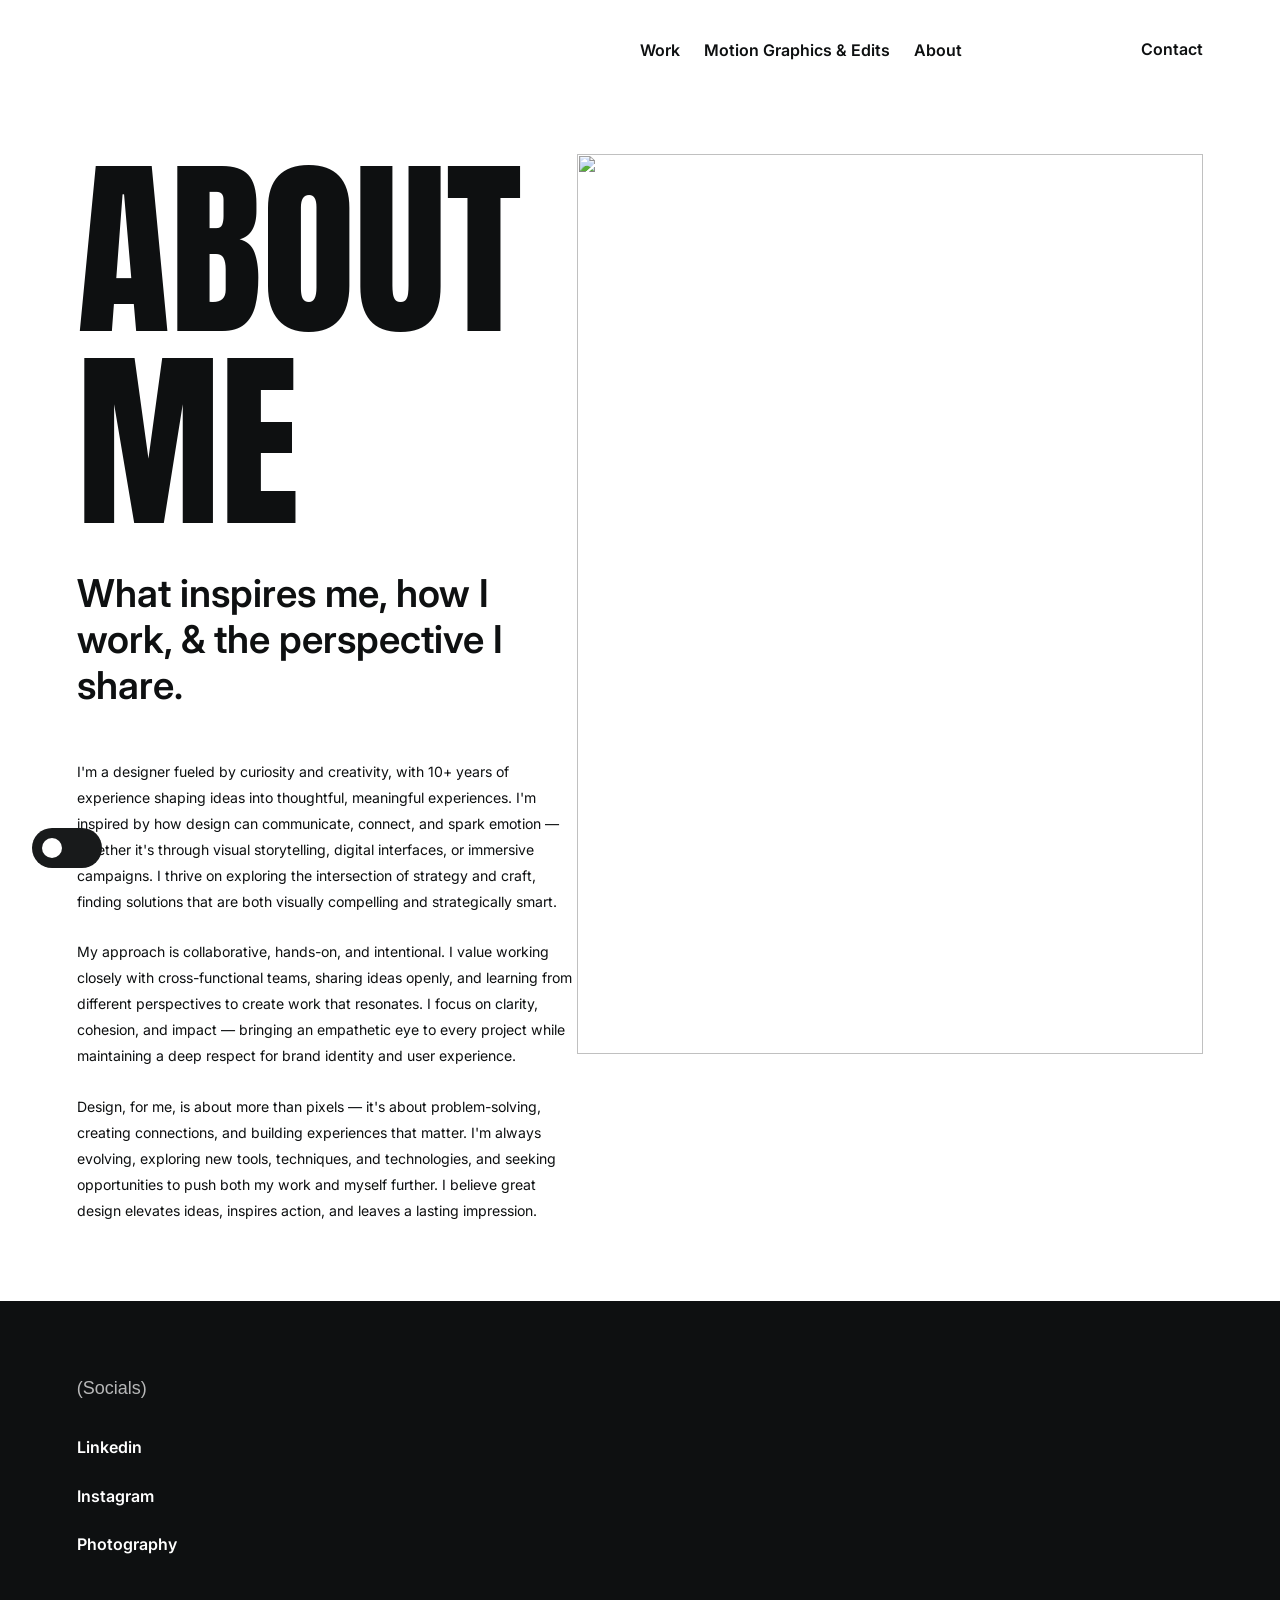
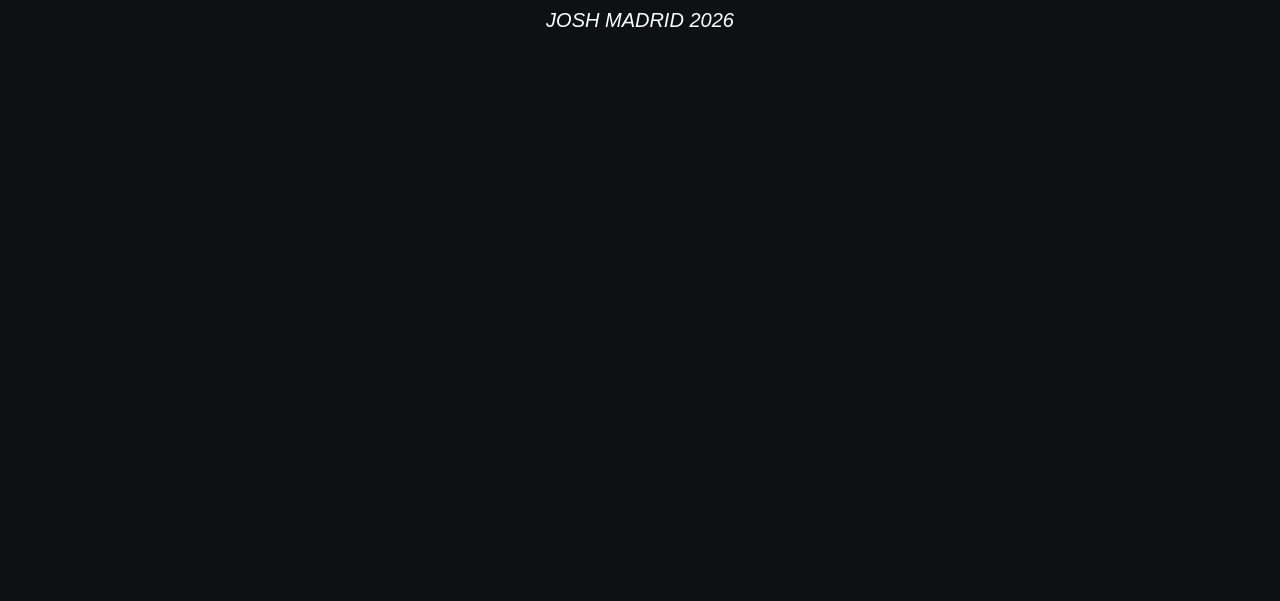
==== about/index.html @ 0eda37d1 "Initial portfolio upload" ====
<!DOCTYPE html>
<html lang="en"><head><meta charset="utf-8"><meta name="viewport" content="width=device-width, initial-scale=1"><title>Studio | Josh Madrid</title><link rel="shortcut icon" type="image/x-icon" href="https://cdn.prod.website-files.com/68599ae5116bfda9c17727ac/68a5e59200208ec4654ef8ec_32x32.png"><link href="https://fonts.googleapis.com/css2?family=Anton+SC:wght@400&family=Inconsolata:wght@400;700&family=Inter:wght@300;400;500;600;700&display=swap" rel="stylesheet"><link rel="stylesheet" href="../css/webflow.css"><style>*{-webkit-font-smoothing:antialiased;}</style></head>
<body class="body"><div class="page-wrapper">
  <header class="header-small"><header class="navbar-small"><div class="navbar-small-left"><a href="../index.html" class="navbar-logo w-inline-block"><img loading="eager" alt="" src="https://cdn.prod.website-files.com/68599ae5116bfda9c17727ac/6859c37a82b3db989e45ff12_Frame%201.svg" class="navbar-logo-image"></a></div><div class="navbar-small-right"><nav class="navbar-small-menu"><a href="../work/index.html" class="navbar-menu-item w-inline-block"><div>Work</div><div class="navbar-item-line"></div></a><a href="../motion-graphics/index.html" class="navbar-menu-item w-inline-block"><div>Motion Graphics &amp; Edits</div><div class="navbar-item-line"></div></a><a href="index.html" class="navbar-menu-item w-inline-block"><div>About</div><div class="navbar-item-line"></div></a></nav><a href="../contact/index.html" class="button-text w-inline-block"><div class="button-text-inner"><div>Contact</div><div class="button-text-line"></div></div></a></div></header></header>
  <div class="mobile-menu" id="mobile-menu"><div class="mobile-menu-wrapper"><nav class="mobile-menu-nav"><a href="../work/index.html" class="mobile-menu-nav-item w-inline-block"><div class="menu-nav-item-text">Work</div></a><a href="../motion-graphics/index.html" class="mobile-menu-nav-item w-inline-block"><div class="menu-nav-item-text">Motion Graphics</div></a><a href="index.html" class="mobile-menu-nav-item w-inline-block"><div class="menu-nav-item-text">About</div></a><a href="../contact/index.html" class="mobile-menu-nav-item w-inline-block"><div class="menu-nav-item-text">Contact</div></a></nav></div><button id="mobile-close" style="position:absolute;top:28px;right:28px;background:none;border:none;cursor:pointer;"><svg xmlns="http://www.w3.org/2000/svg" width="24" height="24" viewBox="0 0 24 24" fill="none" stroke="currentColor" stroke-width="2"><line x1="18" y1="6" x2="6" y2="18"></line><line x1="6" y1="6" x2="18" y2="18"></line></svg></button></div>

  <main class="main-wrapper">
    <!-- ABOUT HERO -->
    <div class="studio-hero-top" style="display:grid;grid-template-columns:.8fr 1fr;gap:0;align-items:start;">
      <div>
        <h1 style="font-family:var(--global--heading-font-family);font-size:15vw;font-weight:400;line-height:100%;text-transform:uppercase;margin-bottom:2rem;">about me</h1>
        <p style="font-size:3vw;font-weight:600;line-height:120%;max-width:600px;margin-bottom:4vw;">What inspires me, how I work, &amp; the perspective I share.</p>
        <div style="max-width:600px;">
          <p style="font-size:1.1vw;font-weight:400;line-height:185%;color:var(--global-colors--text-default);margin-bottom:1.5rem;">I'm a designer fueled by curiosity and creativity, with 10+ years of experience shaping ideas into thoughtful, meaningful experiences. I'm inspired by how design can communicate, connect, and spark emotion — whether it's through visual storytelling, digital interfaces, or immersive campaigns. I thrive on exploring the intersection of strategy and craft, finding solutions that are both visually compelling and strategically smart.</p>
          <p style="font-size:1.1vw;font-weight:400;line-height:185%;color:var(--global-colors--text-default);margin-bottom:1.5rem;">My approach is collaborative, hands-on, and intentional. I value working closely with cross-functional teams, sharing ideas openly, and learning from different perspectives to create work that resonates. I focus on clarity, cohesion, and impact — bringing an empathetic eye to every project while maintaining a deep respect for brand identity and user experience.</p>
          <p style="font-size:1.1vw;font-weight:400;line-height:185%;color:var(--global-colors--text-default);">Design, for me, is about more than pixels — it's about problem-solving, creating connections, and building experiences that matter. I'm always evolving, exploring new tools, techniques, and technologies, and seeking opportunities to push both my work and myself further. I believe great design elevates ideas, inspires action, and leaves a lasting impression.</p>
        </div>
      </div>
      <div style="position:sticky;top:0;height:100vh;overflow:hidden;">
        <img src="https://cdn.prod.website-files.com/68599ae5116bfda9c17727ac/68a5fe939f8212cf6fd34d4b_carl-heyerdahl-KE0nC8-58MQ-unsplash.jpg" alt="" style="width:100%;height:100%;object-fit:cover;display:block;">
      </div>
    </div>
  </main>

  <footer class="footer"><div class="footer-bottom"><div class="footer-nav"><div class="footer-column"><div style="font-family:var(--text-meta--font-family);font-size:18px;font-weight:500;line-height:130%;color:var(--global-colors--text-muted-inverse);">(Socials)</div><nav class="nav"><a href="https://www.linkedin.com/in/jmadridart/" target="_blank" rel="noopener" class="nav-item inverse w-inline-block"><div>Linkedin</div><div class="nav-item-line inverse"></div></a><a href="https://www.instagram.com/jmadridart/" target="_blank" rel="noopener" class="nav-item inverse w-inline-block"><div>Instagram</div><div class="nav-item-line inverse"></div></a><a href="https://jmadridphoto.mypixieset.com/" target="_blank" rel="noopener" class="nav-item inverse w-inline-block"><div>Photography</div><div class="nav-item-line inverse"></div></a></nav></div></div><div class="footer-bottom-grid"><div class="text-meta">JOSH MADRID 2026</div></div></div></footer>
  <div class="toggle-color"><div class="toggle-color-dot"></div></div>
  <div class="pageloader"><div class="overflow-hidden"><div class="pageloader-heading">JOSH MADRID PORTFOLIO</div></div></div>
</div>
<script src="../js/main.js"></script>
<style>
@media (max-width: 991px) {
  .studio-hero-top { display: flex !important; flex-direction: column !important; }
  .studio-hero-top > div:last-child { position: static !important; height: 75vw !important; }
  .studio-hero-top h1 { font-size: 20vw !important; }
  .studio-hero-top p:first-of-type { font-size: 3.5vw !important; }
  .studio-hero-top p { font-size: 2vw !important; }
}
@media (max-width: 767px) {
  .studio-hero-top p { font-size: 14px !important; }
  .studio-hero-top p:first-of-type { font-size: 1.5rem !important; }
}
</style>
</body></html>
---- css/webflow.css ----
/* ---- EXACT WEBFLOW CSS PORTED FROM joshmadrid.co ---- */
/* Fonts */
@import url('https://fonts.googleapis.com/css2?family=Anton+SC:wght@400&family=Inconsolata:wght@400;700&family=Inter:wght@300;400;500;600;700&display=swap');

@font-face {
  font-family: Gambetta;
  src: url("https://cdn.prod.website-files.com/68599ae5116bfda9c17727ac/68599ae5116bfda9c1772844_Gambetta-MediumItalic.woff") format("woff");
  font-weight: 500;
  font-style: italic;
  font-display: swap;
}

:root {
  --global--heading-font-family: "Anton SC", sans-serif;
  --global--body-font-family: Inter, sans-serif;
  --global--body-font-size: 18px;
  --global--border-width: 2px;
  --global-colors--body-background: #0e1011;
  --global-colors--background-default: white;
  --global-colors--background-muted: #f8f8f8;
  --global-colors--background-muted-2: #eee;
  --global-colors--background-primary: #0e1011;
  --global-colors--background-primary-muted: #181a1b;
  --global-colors--text-default: #0e1011;
  --global-colors--text-inverse: white;
  --global-colors--text-muted: #0e101199;
  --global-colors--text-muted-inverse: #ffffffb3;
  --global-colors--border-default: #e8eded;
  --global-colors--border-inverse: #262829;
  --global-colors--link: var(--global-colors--text-default);
  --global-colors--link-hover: var(--global-colors--text-muted);
  --text-meta--font-family: Gambetta, sans-serif;
  --text-meta--font-size: 20px;
  --text-meta--letter-spacing: 0px;
  --heading--h1-font-family: var(--global--heading-font-family);
  --heading--h2-font-family: var(--global--heading-font-family);
  --heading--h3-font-family: var(--global--heading-font-family);
  --heading--xlarge-font-family: var(--global--heading-font-family);
  --heading--small-font-family: var(--global--heading-font-family);
  --nav--font-family: var(--global--body-font-family);
  --nav--font-size: 1.25vw;
  --nav--letter-spacing: 0px;
  --nav-default--text-color: var(--global-colors--text-default);
  --nav-default--text-color-hover: var(--global-colors--text-default);
  --nav-default--border-color: var(--global-colors--background-primary);
  --nav-default-inverse--text-color: var(--global-colors--text-inverse);
  --nav-default-inverse--border-color: var(--global-colors--text-inverse);
  --nav--border-width: var(--global--border-width);
  --navbar-item--font-family: var(--global--body-font-family);
  --navbar-item--font-size: 1.25vw;
  --navbar-item--letter-spacing: 0px;
  --navbar-item-default--text-color: var(--global-colors--text-default);
  --navbar-item-default--text-color-hover: var(--global-colors--text-default);
  --navbar-item-default--border-color: var(--navbar-item-default--text-color);
  --navbar-item--border-width: var(--global--border-width);
  --button-text--font-family: var(--global--body-font-family);
  --button-text--font-size: 1.25vw;
  --button-text--letter-spacing: 0px;
  --button-text-default--text-color: var(--global-colors--text-default);
  --button-text-default--border-color: var(--button-text-default--text-color);
  --button-text-inverse--text-color: var(--global-colors--text-inverse);
  --button-text-inverse--border-color: var(--button-text-inverse--text-color);
}

*, *::before, *::after { box-sizing: border-box; }
html { height: 100%; }

body {
  margin: 0;
  color: #333;
  font-family: system-ui, sans-serif;
  font-size: 1rem;
  line-height: 1.5;
  background-color: #fff;
  -webkit-font-smoothing: antialiased;
  -moz-osx-font-smoothing: grayscale;
}

a { color: inherit; background-color: transparent; text-decoration: none; }
a:active, a:hover { outline: 0; }
img { border: 0; vertical-align: middle; max-width: 100%; display: inline-block; }
h1,h2,h3,h4,h5,h6 { margin: 0; padding: 0; font-weight: bold; }
p { margin: 0; }
ul, ol { margin: 0; padding-left: 1.25rem; }

/* Body / page wrapper */
.body {
  background-color: var(--global-colors--body-background);
  font-family: var(--global--body-font-family);
  color: var(--global-colors--text-default);
  font-size: var(--global--body-font-size);
  font-weight: 400;
  line-height: 160%;
}

.page-wrapper { position: relative; }

/* Typography */
h1 {
  font-family: var(--heading--h1-font-family);
  text-transform: uppercase;
  font-size: 4.5vw;
  font-weight: 400;
  line-height: 110%;
  margin: 0;
}
h2 {
  font-family: var(--heading--h2-font-family);
  text-transform: uppercase;
  font-size: 3.5vw;
  font-weight: 400;
  line-height: 110%;
  margin: 0;
}
h3 {
  font-family: var(--heading--h3-font-family);
  text-transform: uppercase;
  font-size: 2.25vw;
  font-weight: 400;
  line-height: 120%;
  margin: 0;
}

.heading-style-large { font-family: var(--global--heading-font-family); text-transform: uppercase; font-size: 12vw; font-weight: 400; line-height: 100%; }
.heading-style-h2 { font-family: var(--heading--h2-font-family); text-transform: uppercase; font-size: 6vw; font-weight: 400; line-height: 100%; }
.heading-style-small { font-family: var(--heading--small-font-family); text-transform: uppercase; font-size: 8vw; font-weight: 400; line-height: 100%; }
.heading-style-xxlarge { font-family: var(--heading--xlarge-font-family); text-transform: uppercase; font-size: 14vw; font-weight: 400; line-height: 100%; }
.heading-alt-h2 { font-size: 3vw; font-weight: 600; line-height: 120%; }
.heading-alt-h3 { font-family: var(--global--body-font-family); text-transform: none; font-size: 2.5vw; font-weight: 600; line-height: 120%; }
.heading-alt-h4 { font-family: var(--global--body-font-family); text-transform: none; font-size: 2vw; font-weight: 600; line-height: 120%; }
.heading-alt-h5 { font-family: var(--global--body-font-family); text-transform: none; font-size: 1.75vw; font-weight: 600; line-height: 140%; }
.heading-alt-small { font-family: var(--global--body-font-family); text-transform: none; font-size: 5vw; font-weight: 600; line-height: 110%; }

.text-meta {
  font-family: var(--text-meta--font-family);
  font-size: var(--text-meta--font-size);
  letter-spacing: var(--text-meta--letter-spacing);
  font-style: italic;
  font-weight: 500;
  line-height: 130%;
}
.text-color-muted {
  color: var(--global-colors--text-muted);
  padding-top: 12px;
  padding-bottom: 35px;
  text-decoration: none;
}
.text-color-muted-inverse { color: var(--global-colors--text-muted-inverse); }

/* Overflow/layout */
.overflow-hidden { overflow: hidden; }
.w-inline-block { max-width: 100%; display: inline-block; }

/* HEADER - large screen (tablet+ uses show-tablet) */
.header {
  z-index: 1000;
  background-color: var(--global-colors--background-default);
  position: fixed;
  inset: 0% 0% auto;
}
.show-tablet { display: none; }

/* NAVBAR (large) */
.navbar {
  z-index: 2;
  display: grid;
  grid-template-columns: 1fr auto 1fr;
  align-items: center;
  justify-content: space-between;
  padding: 2rem 6vw 1.5rem;
  gap: 1rem;
}
.navbar-logo, .navbar-logo.w--current { display: flex; }
.navbar-logo-image { height: 36px; }
.navbar-left { display: flex; align-items: center; gap: 3rem; position: relative; }
.navbar-right { display: flex; align-items: center; justify-content: flex-end; gap: 1.5rem; }
.navbar-menu { display: flex; align-items: center; gap: 3rem; }
.navbar-menu-item {
  font-family: var(--navbar-item--font-family);
  color: var(--navbar-item-default--text-color);
  font-size: var(--navbar-item--font-size);
  letter-spacing: var(--navbar-item--letter-spacing);
  font-weight: 600;
  line-height: 100%;
  text-decoration: none;
  position: relative;
}
.navbar-menu-item:hover { color: var(--navbar-item-default--text-color-hover); }
.navbar-item-line {
  width: 0;
  height: var(--navbar-item--border-width);
  background-color: var(--navbar-item-default--border-color);
  margin-right: 4px;
  position: absolute;
  bottom: -2px;
  left: 0;
  transition: width 0.3s;
}
.navbar-menu-item:hover .navbar-item-line { width: 100%; }

/* HEADER SMALL (used on inner pages — absolute positioned) */
.header-small {
  z-index: 101;
  position: absolute;
  inset: 0% 0% auto;
}
.navbar-small {
  z-index: 2;
  display: grid;
  grid-template-columns: .8fr 1fr;
  align-items: center;
  justify-content: space-between;
  padding: 2rem 6vw 1.5rem 4vw;
  gap: 0;
}
.navbar-small-left { display: flex; align-items: center; gap: 3rem; position: relative; }
.navbar-small-right { display: flex; align-items: center; justify-content: space-between; padding-left: 6vw; gap: 1rem; }
.navbar-small-menu { display: flex; align-items: center; gap: 1.5rem; }

/* BUTTON TEXT (Contact link) */
.button-text {
  font-family: var(--button-text--font-family);
  color: var(--button-text-default--text-color);
  font-size: var(--button-text--font-size);
  letter-spacing: var(--button-text--letter-spacing);
  font-weight: 600;
  line-height: 120%;
  text-decoration: none;
  display: inline-block;
  position: relative;
}
.button-text-inner { display: flex; align-items: center; gap: 8px; overflow: hidden; }
.button-text-line {
  width: 100%;
  height: var(--button-text--border-width);
  background-color: var(--button-text-default--border-color);
  position: absolute;
  bottom: -2px;
  transform: scaleX(0);
  transform-origin: left;
  transition: transform 0.3s;
}
.button-text:hover .button-text-line { transform: scaleX(1); }

/* MOBILE MENU TOGGLE */
.mobile-menu-toggle {
  cursor: pointer;
  display: none;
  flex-flow: column;
  justify-content: center;
  align-items: center;
  width: 30px;
  height: 30px;
}
.mobile-menu-toggle-inner {
  cursor: pointer;
  width: 100%;
  height: 10px;
  display: block;
  position: relative;
}
.menu-toggle-line {
  width: 100%;
  height: var(--global--border-width);
  background-color: var(--global-colors--text-default);
  position: absolute;
}
.menu-toggle-line.top { top: 0; }
.menu-toggle-line.bottom { bottom: 0; }

/* MOBILE MENU */
.mobile-menu {
  z-index: 999;
  background-color: var(--global-colors--background-default);
  width: 100vw;
  height: 100dvh;
  display: none;
  position: fixed;
  inset: 0%;
  overflow: hidden;
}
.mobile-menu.open { display: block; }
.mobile-menu-wrapper {
  display: flex;
  flex-flow: column;
  justify-content: center;
  align-items: stretch;
  width: 100%;
  height: 100%;
  padding-top: 96px;
}
.mobile-menu-nav { display: flex; flex-flow: column; gap: 1rem; padding: 0 2.5rem; }
.mobile-menu-nav-item {
  color: var(--global-colors--text-default);
  text-decoration: none;
  display: flex;
  justify-content: center;
  align-items: center;
  overflow: hidden;
}
.menu-nav-item-text {
  text-transform: uppercase;
  font-size: 2rem;
  font-weight: 600;
  line-height: 100%;
}

/* PAGE LOADER */
.pageloader {
  z-index: 9999;
  background-color: var(--global-colors--background-primary);
  width: 100vw;
  height: 100dvh;
  color: var(--global-colors--text-inverse);
  display: flex;
  justify-content: flex-end;
  align-items: flex-end;
  padding: 5vw 6vw;
  position: fixed;
  inset: 0%;
  overflow: hidden;
  transition: transform 0.6s cubic-bezier(0.77, 0, 0.175, 1);
}
.pageloader.loaded { transform: translateY(-100%); }
.pageloader-heading {
  font-family: var(--heading--xlarge-font-family);
  text-align: right;
  text-transform: uppercase;
  font-size: 12vw;
  font-weight: 400;
  line-height: 100%;
  transform: translateY(-101%);
  transition: transform 0.6s cubic-bezier(0.77, 0, 0.175, 1);
}
.pageloader.loaded .pageloader-heading { transform: translateY(0); }

/* MAIN WRAPPER */
.main-wrapper { position: relative; opacity: 1; }

/* HOME HERO */
.section-home-hero {
  background-color: var(--global-colors--background-default);
  position: relative;
}
.home-hero-grid {
  display: grid;
  grid-template-columns: .8fr 1fr;
  align-items: start;
  gap: 0;
}
.home-hero-image {
  object-fit: cover;
  width: 100%;
  height: 100vh;
  position: sticky;
  top: 0;
}
.home-hero-right { display: flex; flex-flow: column; }
.home-hero-right-top {
  display: flex;
  flex-flow: column;
  justify-content: space-between;
  height: 100vh;
  padding: 10vw 6vw 4vw;
}
.home-hero-right-bottom {
  display: flex;
  flex-flow: column;
  justify-content: space-between;
  padding: 6vw 6vw 8vw;
}
.margin-bottom { margin-top: 0; margin-left: 0; margin-right: 0; }
.margin-large { margin: 3rem; }
.margin-medium { margin: 2rem; }
.margin-small { margin: 1rem; }
.margin-tiny { margin: .125rem; }
.margin-xsmall { margin: .5rem; }
.margin-xxsmall { margin: .25rem; }
.margin-xhuge { margin: 8rem; }
.max-width-large { width: 100%; max-width: 50rem; }
.max-width-huge { width: 100%; max-width: 87.5rem; }

/* HOME PROJECTS */
.section-home-projects {
  background-color: var(--global-colors--background-muted);
  position: relative;
}
.section-top {
  display: flex;
  flex-flow: column;
  gap: 8vw;
  background-color: var(--global-colors--background-default);
  padding: 10vw 6vw 6vw;
}
.section-top.muted { background-color: var(--global-colors--background-muted); }
.section-top-heading { display: flex; justify-content: space-between; align-items: center; }

.home-projects-grid {
  display: grid;
  grid-template-columns: 1fr 1fr;
  gap: 0;
}
.project-preview { background-color: var(--global-colors--background-muted); }
.project-preview-image-wrapper {
  z-index: 1;
  flex: 1;
  display: block;
  position: relative;
  overflow: hidden;
  cursor: pointer;
}
.project-preview-image-wrapper img {
  object-fit: cover;
  width: 100%;
  aspect-ratio: 4/3;
  display: block;
  transition: transform 0.6s ease;
}
.project-preview-image-wrapper:hover img { transform: scale(1.04); }

/* View button */
.view-button-wrapper {
  z-index: 10;
  display: flex;
  justify-content: center;
  align-items: center;
  position: absolute;
  inset: 0%;
}
.view-button {
  z-index: 10;
  background-color: var(--global-colors--background-primary);
  width: 54px;
  height: 54px;
  color: var(--global-colors--text-inverse);
  border-radius: 100%;
  display: flex;
  justify-content: center;
  align-items: center;
  opacity: 0;
  transform: scale(0.7);
  transition: opacity 0.2s, transform 0.2s;
}
.project-preview-image-wrapper:hover .view-button { opacity: 1; transform: scale(1); }
.view-button-icon { width: 30px; height: 30px; display: flex; }

.project-preview-content {
  display: flex;
  justify-content: space-between;
  align-items: center;
  padding: 1.5vw 2vw;
  text-decoration: none;
}
.text-gap { display: flex; align-items: center; gap: 2px; }

/* HOME SERVICES */
.section-home-services { position: relative; }
.home-services-item {
  display: grid;
  grid-template-columns: .8fr 1fr;
  align-items: start;
  position: relative;
  overflow: hidden;
  background-color: var(--global-colors--background-muted);
}
.home-services-item.odd {
  background-color: var(--global-colors--background-default);
  grid-template-columns: 1fr .8fr;
}
.home-services-item-content {
  display: flex;
  flex-flow: column;
  justify-content: space-between;
  height: 100vh;
  padding: 6vw 6vw 16vw;
}
.home-services-item-image {
  width: 100%;
  height: 100vh;
  position: relative;
  overflow: hidden;
}
.home-services-item-image .image-cover-parallax {
  object-fit: cover;
  width: 110%;
  height: 110%;
  position: absolute;
  top: -5%;
  left: -5%;
}
.home-services-list {
  display: grid;
  grid-template-columns: 1fr 1fr;
  gap: 1.25rem 3rem;
  max-width: 800px;
}

/* IMAGE COVER */
.image-cover-parallax { object-fit: cover; width: 100%; height: 100%; overflow: hidden; }

/* FOOTER */
.footer {
  background-color: var(--global-colors--background-primary);
  min-height: 100vh;
  color: var(--global-colors--text-inverse);
  display: flex;
  flex-flow: column;
  justify-content: space-between;
  padding: 6vw 6vw 2vw;
  position: relative;
}
.footer-nav {
  display: grid;
  grid-template-columns: 1fr 1fr 1fr 1fr;
  gap: 3rem;
}
.footer-column {
  display: flex;
  flex-flow: column;
  gap: 2rem;
  align-items: flex-start;
}
.footer-bottom { display: flex; flex-flow: column; gap: 3rem; }
.footer-bottom-grid { display: flex; justify-content: center; align-items: flex-start; }

/* NAV ITEMS IN FOOTER */
.nav {
  display: flex;
  flex-direction: column;
  gap: 1.25rem;
  padding-left: 0;
  list-style-type: none;
}
.nav-item {
  font-family: var(--nav--font-family);
  color: var(--nav-default--text-color);
  font-size: var(--nav--font-size);
  letter-spacing: var(--nav--letter-spacing);
  display: flex;
  align-items: center;
  margin-bottom: 0;
  padding-left: 0;
  font-weight: 600;
  text-decoration: none;
  position: relative;
}
.nav-item.inverse { color: var(--nav-default-inverse--text-color); }
.nav-item-line {
  width: 0;
  height: var(--nav--border-width);
  background-color: var(--nav-default--border-color);
  position: absolute;
  bottom: -2px;
  left: 0;
  transition: width 0.3s;
}
.nav-item-line.inverse { background-color: var(--nav-default-inverse--border-color); }
.nav-item:hover .nav-item-line { width: calc(100% - 4px); }

/* TOGGLE COLOR DOT */
.toggle-color {
  z-index: 999;
  background-color: var(--global-colors--background-primary-muted);
  cursor: pointer;
  border-radius: 500px;
  display: flex;
  justify-content: flex-start;
  align-items: center;
  width: 70px;
  height: 40px;
  padding: 10px;
  position: fixed;
  bottom: 2rem;
  left: 2rem;
}
.toggle-color-dot {
  background-color: var(--global-colors--background-default);
  border-radius: 50%;
  width: 20px;
  height: 20px;
}
.dark-mode { display: none; }

/* PROJECT PAGES */
.section-project-hero-top {
  background-color: var(--global-colors--background-default);
  padding: 12vw 6vw 5vw;
}
.project-hero-meta {
  display: grid;
  grid-template-columns: auto auto 1fr;
  gap: 8vw;
  align-items: flex-start;
}
.project-hero-meta-item { display: flex; flex-flow: column; gap: 0.5rem; }
.project-hero-image-wrapper { overflow: hidden; }
.project-hero-image-wrapper img { width: 100%; display: block; }
.section-project-gallery { background-color: var(--global-colors--background-default); padding-bottom: 1rem; }
.project-gallery-grid {
  display: grid;
  grid-template-columns: 1fr 1fr;
  gap: 1rem;
  padding: 0 6vw 6vw;
}
.project-gallery-image-wrapper { position: relative; overflow: hidden; display: block; }
.project-gallery-image-wrapper img { width: 100%; display: block; }

/* LIGHTBOX LINKS (project images) */
.lightbox-link { display: block; width: 100%; }

/* WORK PROJECTS LIST PAGE */
.work-projects-grid {
  display: flex;
  flex-flow: column;
  gap: 0;
}
.project-preview-large-image-wrapper {
  height: 100vh;
  display: block;
  position: relative;
  overflow: hidden;
}
.project-preview-large-heading {
  z-index: 1;
  color: #fff;
  position: absolute;
  inset: auto auto 6vw 6vw;
  overflow: hidden;
}

/* ABOUT PAGE */
.section-about { background-color: var(--global-colors--background-default); }
.studio-hero-top { background-color: var(--global-colors--background-default); padding: 12vw 6vw 6vw; }

/* CONTACT PAGE */
.section-contact {
  display: grid;
  grid-template-columns: .8fr 1fr;
  gap: 0;
  background-color: var(--global-colors--background-default);
}
.contact-image-wrapper { overflow: hidden; }
.contact-image-wrapper img { width: 100%; height: 100vh; object-fit: cover; position: sticky; top: 0; }
.contact-right {
  display: flex;
  flex-flow: column;
  justify-content: space-between;
  height: 100vh;
  padding: 10vw 6vw 4vw;
}

/* MOTION GRAPHICS */
.section-motion-top { background-color: var(--global-colors--background-default); padding: 12vw 6vw 6vw; }
.motion-grid {
  display: grid;
  grid-template-columns: repeat(3, 1fr);
  gap: 2px;
  padding: 0 6vw 6vw;
}
.motion-item { position: relative; overflow: hidden; background: #111; aspect-ratio: 9/16; cursor: pointer; }
.motion-item video { width: 100%; height: 100%; object-fit: cover; display: block; }
.play-btn {
  position: absolute;
  bottom: 10px;
  right: 10px;
  background: rgba(0,0,0,0.5);
  border: 1px solid rgba(255,255,255,0.4);
  color: #fff;
  font-size: 10px;
  width: 30px; height: 30px;
  border-radius: 50%;
  cursor: pointer;
  display: flex;
  align-items: center;
  justify-content: center;
  opacity: 0;
  transition: opacity 0.2s;
}
.motion-item:hover .play-btn { opacity: 1; }

/* FORM */
.contact-form-wrapper { max-width: 500px; }
.form-input {
  background: transparent;
  border: none;
  border-bottom: var(--global--border-width) solid var(--global-colors--border-default);
  color: var(--global-colors--text-default);
  font-family: var(--global--body-font-family);
  font-size: 16px;
  padding: 1rem 0;
  width: 100%;
  outline: none;
  display: block;
  margin-bottom: 0;
  resize: none;
  transition: border-color 0.2s;
}
.form-input:focus { border-bottom-color: var(--global-colors--background-primary); }
.form-input::placeholder { color: var(--global-colors--text-muted); }
.form-label {
  font-family: var(--text-meta--font-family);
  font-size: 16px;
  margin-bottom: 0.5rem;
  font-weight: 500;
  display: block;
}
.form-field-wrapper { margin-bottom: 2rem; }
.form-wrapper { margin-bottom: 0; }
.form-message-success { color: #1fac71; background-color: #1fac710d; border: 1px solid #1fac7133; padding: 1rem; display: none; }
.form-message-error { color: #ac1f47; background-color: #ac1f470d; border: 1px solid #ac1f4733; padding: 1rem; display: none; margin-top: 1rem; }

/* ===== RESPONSIVE ===== */
@media screen and (min-width: 1440px) {
  .heading-style-large { font-size: 12rem; }
  .heading-style-h2 { font-size: 6rem; }
  .heading-style-small { font-size: 8rem; }
  .heading-style-xxlarge { font-size: 19rem; }
  .heading-alt-h2 { font-size: 3.5rem; }
  .heading-alt-h3 { font-size: 2.5rem; }
  .heading-alt-h4 { font-size: 2rem; }
  .heading-alt-h5 { font-size: 1.75rem; }
  .heading-alt-small { font-size: 5rem; }
  .navbar { padding-left: 6rem; padding-right: 6rem; }
  .navbar-menu-item { font-size: 20px; }
  .button-text { font-size: 20px; }
  .home-hero-right-top { padding: 8rem 6rem 4rem; }
  .home-hero-right-bottom { padding: 6rem 6rem 8rem; }
  .home-services-item-content { padding: 6rem; }
  .section-top { gap: 8rem; padding: 8rem 6rem 5rem; }
  .footer { min-height: 100vh; padding: 6rem 6rem 3rem; }
  .project-preview-content { padding: 2rem; }
  .pageloader-heading { font-size: 12rem; }
}

@media screen and (max-width: 991px) {
  .show-tablet { display: block; }
  .header { display: none; }
  .header-small { display: block; }
  .navbar-small-menu { display: none; }
  .mobile-menu-toggle { display: flex; }

  .home-hero-grid { display: flex; flex-direction: column; }
  .home-hero-image { height: 75vw; position: static; }
  .home-hero-right-top { height: auto; padding: 3rem 4rem 0; }
  .home-hero-right-bottom { padding: 4rem; }
  .heading-alt-h2 { font-size: 1.75rem; }
  .heading-alt-h3 { font-size: 1.5rem; }
  .heading-alt-small { font-size: 2.75rem; }
  .heading-style-xxlarge { font-size: 20vw; }
  .heading-style-small { font-size: 12vw; }
  .heading-style-h2 { font-size: 12vw; }

  .home-services-item { display: flex; flex-direction: column; }
  .home-services-item.odd { flex-direction: column-reverse; }
  .home-services-item-content { height: auto; padding: 4rem; gap: 3rem; }
  .home-services-item-image { height: 75vw; position: static; }
  .home-services-list { gap: 1rem; }

  .section-top { gap: 3rem; padding: 4rem 4rem 3rem; }
  .home-projects-grid { grid-template-columns: 1fr 1fr; }

  .section-contact { flex-flow: column; display: flex; }
  .contact-image-wrapper { height: 75vw; }
  .contact-image-wrapper img { height: 75vw; position: static; }
  .contact-right { height: auto; padding: 3rem 4rem; }

  .project-preview-content { padding: 1.5rem; }
  .footer { min-height: auto; padding: 4rem 4rem 2rem; }
  .footer-nav { grid-template-columns: 1fr 1fr; }
  .footer-column { justify-content: flex-start; }
  .pageloader { padding: 3rem 4rem; }

  .motion-grid { grid-template-columns: repeat(2, 1fr); padding: 0 4rem 4rem; }
  .project-gallery-grid { padding: 0 4rem 4rem; }
  .studio-hero-top { padding: 3rem 4rem; }
}

@media screen and (max-width: 767px) {
  .navbar-small { padding: 1.25rem 2.5rem; }
  .navbar-small-left { gap: 1rem; }
  .home-hero-right-top { padding-left: 2.5rem; padding-right: 2.5rem; }
  .home-hero-right-bottom { padding: 3rem 2.5rem; }
  .heading-alt-small { font-size: 2.25rem; }
  .heading-style-xxlarge { font-size: 20vw; }
  .home-services-item-content { padding: 3rem 2.5rem; }
  .home-services-list { grid-template-columns: 1fr 1fr; gap: 1rem 2rem; }
  .section-top { gap: 2rem; padding: 2.5rem; }
  .home-projects-grid { display: flex; flex-direction: column; }
  .project-preview-content { padding: 1rem 2rem; }
  .section-contact { display: flex; flex-direction: column; }
  .contact-image-wrapper { height: 100vw; }
  .contact-image-wrapper img { height: 100vw; }
  .footer { padding-top: 3rem; padding-left: 3rem; padding-right: 3rem; text-align: center; }
  .footer-nav { display: flex; flex-direction: column; gap: 3rem; }
  .footer-column { justify-content: center; align-items: center; }
  .nav { align-items: center; }
  .pageloader { padding: 2.5rem 3rem; }
  .motion-grid { grid-template-columns: 1fr; padding: 0 2.5rem 3rem; }
  .project-gallery-grid { padding: 0 2.5rem 3rem; gap: 0.5rem; }
  .studio-hero-top { padding: 2.5rem; }
}

@media screen and (max-width: 479px) {
  .navbar-small { padding: 1rem 2rem; }
  .home-hero-right-top { padding-top: 2.5rem; padding-left: 1.5rem; padding-right: 1.5rem; }
  .home-hero-right-bottom { padding: 2.5rem 1.5rem; }
  .heading-alt-h2 { font-size: 1.5rem; }
  .heading-alt-h3 { font-size: 1.375rem; }
  .heading-alt-h5 { font-size: 1.125rem; }
  .home-services-list { display: flex; flex-direction: column; gap: 0.5rem; }
  .home-services-item-content { padding: 2rem; gap: 2rem; }
  .section-top { padding: 2rem 2rem 1.5rem; }
  .project-preview-content { padding: 1rem 2rem 1rem 1.2rem; }
  .footer { padding: 3rem 2rem 2rem; }
  .footer-nav { grid-template-columns: 1fr; }
  .motion-grid { padding: 0 1.5rem 2rem; }
  .studio-hero-top { padding: 2rem; }
  .pageloader-heading { font-size: 4rem; }
  .pageloader { padding: 1.5rem 2rem; }
}
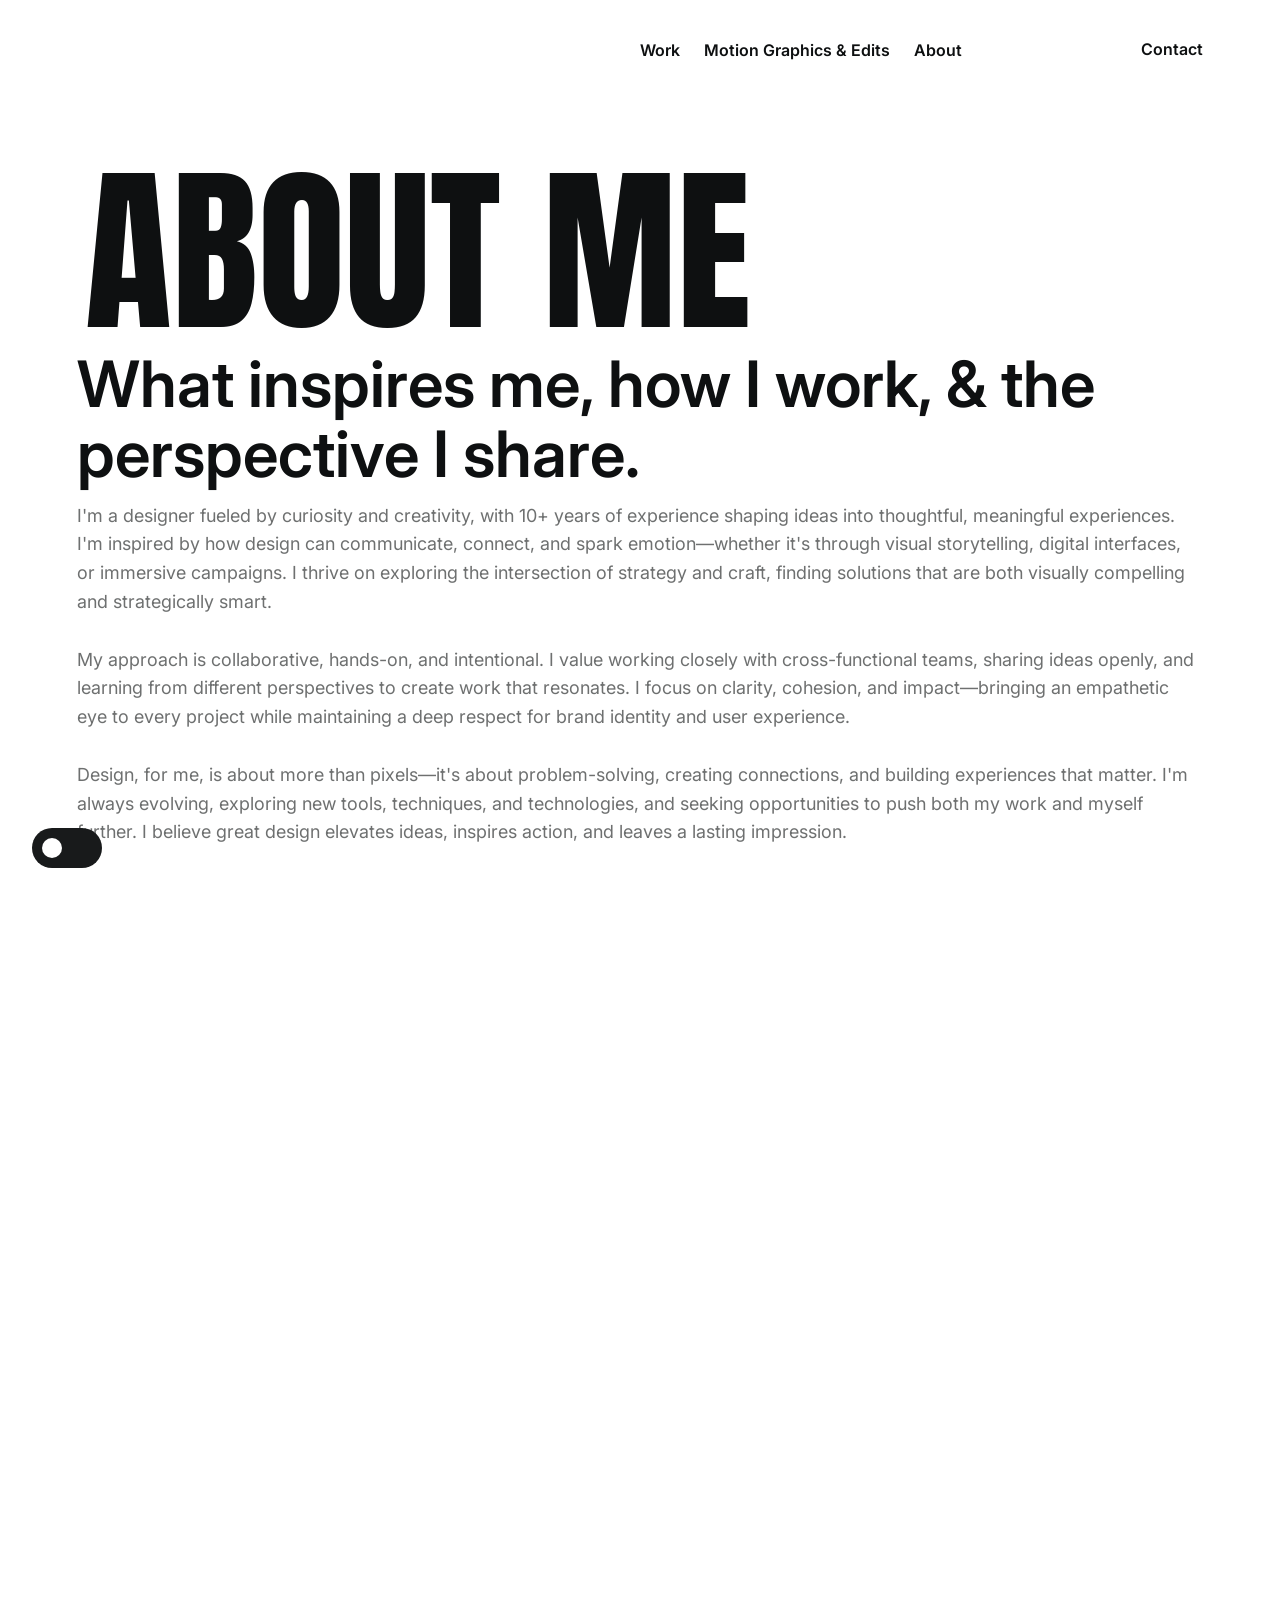
==== commit c0cbefc2: "v3 layout fixes" ====
--- a/about/index.html
+++ b/about/index.html
@@ -1,43 +1,24 @@
-<!DOCTYPE html>
-<html lang="en"><head><meta charset="utf-8"><meta name="viewport" content="width=device-width, initial-scale=1"><title>Studio | Josh Madrid</title><link rel="shortcut icon" type="image/x-icon" href="https://cdn.prod.website-files.com/68599ae5116bfda9c17727ac/68a5e59200208ec4654ef8ec_32x32.png"><link href="https://fonts.googleapis.com/css2?family=Anton+SC:wght@400&family=Inconsolata:wght@400;700&family=Inter:wght@300;400;500;600;700&display=swap" rel="stylesheet"><link rel="stylesheet" href="../css/webflow.css"><style>*{-webkit-font-smoothing:antialiased;}</style></head>
+<!DOCTYPE html><html lang="en"><head><meta charset="utf-8"><meta name="viewport" content="width=device-width, initial-scale=1"><title>Studio | Josh Madrid</title><link rel="shortcut icon" type="image/x-icon" href="https://cdn.prod.website-files.com/68599ae5116bfda9c17727ac/68a5e59200208ec4654ef8ec_32x32.png"><link href="https://fonts.googleapis.com/css2?family=Anton+SC:wght@400&family=Inconsolata:wght@400;700&family=Inter:wght@300;400;500;600;700&display=swap" rel="stylesheet"><link rel="stylesheet" href="../css/webflow.css"></head>
 <body class="body"><div class="page-wrapper">
-  <header class="header-small"><header class="navbar-small"><div class="navbar-small-left"><a href="../index.html" class="navbar-logo w-inline-block"><img loading="eager" alt="" src="https://cdn.prod.website-files.com/68599ae5116bfda9c17727ac/6859c37a82b3db989e45ff12_Frame%201.svg" class="navbar-logo-image"></a></div><div class="navbar-small-right"><nav class="navbar-small-menu"><a href="../work/index.html" class="navbar-menu-item w-inline-block"><div>Work</div><div class="navbar-item-line"></div></a><a href="../motion-graphics/index.html" class="navbar-menu-item w-inline-block"><div>Motion Graphics &amp; Edits</div><div class="navbar-item-line"></div></a><a href="index.html" class="navbar-menu-item w-inline-block"><div>About</div><div class="navbar-item-line"></div></a></nav><a href="../contact/index.html" class="button-text w-inline-block"><div class="button-text-inner"><div>Contact</div><div class="button-text-line"></div></div></a></div></header></header>
-  <div class="mobile-menu" id="mobile-menu"><div class="mobile-menu-wrapper"><nav class="mobile-menu-nav"><a href="../work/index.html" class="mobile-menu-nav-item w-inline-block"><div class="menu-nav-item-text">Work</div></a><a href="../motion-graphics/index.html" class="mobile-menu-nav-item w-inline-block"><div class="menu-nav-item-text">Motion Graphics</div></a><a href="index.html" class="mobile-menu-nav-item w-inline-block"><div class="menu-nav-item-text">About</div></a><a href="../contact/index.html" class="mobile-menu-nav-item w-inline-block"><div class="menu-nav-item-text">Contact</div></a></nav></div><button id="mobile-close" style="position:absolute;top:28px;right:28px;background:none;border:none;cursor:pointer;"><svg xmlns="http://www.w3.org/2000/svg" width="24" height="24" viewBox="0 0 24 24" fill="none" stroke="currentColor" stroke-width="2"><line x1="18" y1="6" x2="6" y2="18"></line><line x1="6" y1="6" x2="18" y2="18"></line></svg></button></div>
+<div class="show-tablet"><header class="header"><header class="navbar"><div class="navbar-left"><a href="../index.html" class="navbar-logo w-inline-block"><div class="light-mode"><img src="https://cdn.prod.website-files.com/68599ae5116bfda9c17727ac/6859c3fbfdb1374e108ee250_Frame%202.svg" loading="eager" alt="" class="navbar-logo-image"></div><div class="dark-mode"><img src="https://cdn.prod.website-files.com/68599ae5116bfda9c17727ac/6859c37a82b3db989e45ff12_Frame%201.svg" loading="eager" alt="" class="navbar-logo-image"></div></a></div><nav class="navbar-menu"><a href="../work/index.html" class="navbar-menu-item w-inline-block"><div>Work</div><div class="navbar-item-line"></div></a><a href="../motion-graphics/index.html" class="navbar-menu-item w-inline-block"><div>Motion Graphics &amp; Edits</div><div class="navbar-item-line"></div></a><a href="index.html" class="navbar-menu-item w-inline-block"><div>About</div><div class="navbar-item-line"></div></a></nav><div class="navbar-right"><a href="../contact/index.html" class="button-text w-inline-block"><div class="button-text-inner"><div>Contact</div><div class="button-text-line"></div></div></a><a href="#" class="mobile-menu-toggle w-inline-block"><div class="mobile-menu-toggle-inner"><div class="menu-toggle-line top"></div><div class="menu-toggle-line bottom"></div></div></a></div></header></header></div>
+<header class="header-small"><header class="navbar-small"><div class="navbar-small-left"><a href="../index.html" class="navbar-logo w-inline-block"><img loading="eager" alt="" src="https://cdn.prod.website-files.com/68599ae5116bfda9c17727ac/6859c37a82b3db989e45ff12_Frame%201.svg" class="navbar-logo-image"></a></div><div class="navbar-small-right"><nav class="navbar-small-menu"><a href="../work/index.html" class="navbar-menu-item w-inline-block"><div>Work</div><div class="navbar-item-line"></div></a><a href="../motion-graphics/index.html" class="navbar-menu-item w-inline-block"><div>Motion Graphics &amp; Edits</div><div class="navbar-item-line"></div></a><a href="index.html" class="navbar-menu-item w-inline-block"><div>About</div><div class="navbar-item-line"></div></a></nav><a href="../contact/index.html" class="button-text w-inline-block"><div class="button-text-inner"><div>Contact</div><div class="button-text-line"></div></div></a></div></header></header>
+<div class="mobile-menu" id="mobile-menu"><div class="mobile-menu-wrapper"><nav class="mobile-menu-nav"><a href="../work/index.html" class="mobile-menu-nav-item w-inline-block"><div class="menu-nav-item-text">Work</div></a><a href="../motion-graphics/index.html" class="mobile-menu-nav-item w-inline-block"><div class="menu-nav-item-text">Motion Graphics</div></a><a href="index.html" class="mobile-menu-nav-item w-inline-block"><div class="menu-nav-item-text">About</div></a><a href="../contact/index.html" class="mobile-menu-nav-item w-inline-block"><div class="menu-nav-item-text">Contact</div></a></nav></div><button id="mobile-close" style="position:absolute;top:28px;right:28px;background:none;border:none;cursor:pointer;"><svg xmlns="http://www.w3.org/2000/svg" width="24" height="24" viewBox="0 0 24 24" fill="none" stroke="currentColor" stroke-width="2"><line x1="18" y1="6" x2="6" y2="18"></line><line x1="6" y1="6" x2="18" y2="18"></line></svg></button></div>
 
-  <main class="main-wrapper">
-    <!-- ABOUT HERO -->
-    <div class="studio-hero-top" style="display:grid;grid-template-columns:.8fr 1fr;gap:0;align-items:start;">
-      <div>
-        <h1 style="font-family:var(--global--heading-font-family);font-size:15vw;font-weight:400;line-height:100%;text-transform:uppercase;margin-bottom:2rem;">about me</h1>
-        <p style="font-size:3vw;font-weight:600;line-height:120%;max-width:600px;margin-bottom:4vw;">What inspires me, how I work, &amp; the perspective I share.</p>
-        <div style="max-width:600px;">
-          <p style="font-size:1.1vw;font-weight:400;line-height:185%;color:var(--global-colors--text-default);margin-bottom:1.5rem;">I'm a designer fueled by curiosity and creativity, with 10+ years of experience shaping ideas into thoughtful, meaningful experiences. I'm inspired by how design can communicate, connect, and spark emotion — whether it's through visual storytelling, digital interfaces, or immersive campaigns. I thrive on exploring the intersection of strategy and craft, finding solutions that are both visually compelling and strategically smart.</p>
-          <p style="font-size:1.1vw;font-weight:400;line-height:185%;color:var(--global-colors--text-default);margin-bottom:1.5rem;">My approach is collaborative, hands-on, and intentional. I value working closely with cross-functional teams, sharing ideas openly, and learning from different perspectives to create work that resonates. I focus on clarity, cohesion, and impact — bringing an empathetic eye to every project while maintaining a deep respect for brand identity and user experience.</p>
-          <p style="font-size:1.1vw;font-weight:400;line-height:185%;color:var(--global-colors--text-default);">Design, for me, is about more than pixels — it's about problem-solving, creating connections, and building experiences that matter. I'm always evolving, exploring new tools, techniques, and technologies, and seeking opportunities to push both my work and myself further. I believe great design elevates ideas, inspires action, and leaves a lasting impression.</p>
-        </div>
-      </div>
-      <div style="position:sticky;top:0;height:100vh;overflow:hidden;">
-        <img src="https://cdn.prod.website-files.com/68599ae5116bfda9c17727ac/68a5fe939f8212cf6fd34d4b_carl-heyerdahl-KE0nC8-58MQ-unsplash.jpg" alt="" style="width:100%;height:100%;object-fit:cover;display:block;">
+<main class="main-wrapper">
+  <section class="section-studio-hero">
+    <div class="studio-hero-top">
+      <div class="margin-bottom margin-xsmall"><div class="overflow-hidden"><h1 class="heading-style-xxlarge">about me</h1></div></div>
+      <div class="max-width-xhuge">
+        <p class="heading-alt-small">What inspires me, how I work, &amp; the perspective I share.</p>
+        <p class="text-color-muted">I'm a designer fueled by curiosity and creativity, with 10+ years of experience shaping ideas into thoughtful, meaningful experiences. I'm inspired by how design can communicate, connect, and spark emotion—whether it's through visual storytelling, digital interfaces, or immersive campaigns. I thrive on exploring the intersection of strategy and craft, finding solutions that are both visually compelling and strategically smart.<br><br>My approach is collaborative, hands-on, and intentional. I value working closely with cross-functional teams, sharing ideas openly, and learning from different perspectives to create work that resonates. I focus on clarity, cohesion, and impact—bringing an empathetic eye to every project while maintaining a deep respect for brand identity and user experience.<br><br>Design, for me, is about more than pixels—it's about problem-solving, creating connections, and building experiences that matter. I'm always evolving, exploring new tools, techniques, and technologies, and seeking opportunities to push both my work and myself further. I believe great design elevates ideas, inspires action, and leaves a lasting impression.<br><br></p>
       </div>
     </div>
-  </main>
-
-  <footer class="footer"><div class="footer-bottom"><div class="footer-nav"><div class="footer-column"><div style="font-family:var(--text-meta--font-family);font-size:18px;font-weight:500;line-height:130%;color:var(--global-colors--text-muted-inverse);">(Socials)</div><nav class="nav"><a href="https://www.linkedin.com/in/jmadridart/" target="_blank" rel="noopener" class="nav-item inverse w-inline-block"><div>Linkedin</div><div class="nav-item-line inverse"></div></a><a href="https://www.instagram.com/jmadridart/" target="_blank" rel="noopener" class="nav-item inverse w-inline-block"><div>Instagram</div><div class="nav-item-line inverse"></div></a><a href="https://jmadridphoto.mypixieset.com/" target="_blank" rel="noopener" class="nav-item inverse w-inline-block"><div>Photography</div><div class="nav-item-line inverse"></div></a></nav></div></div><div class="footer-bottom-grid"><div class="text-meta">JOSH MADRID 2026</div></div></div></footer>
-  <div class="toggle-color"><div class="toggle-color-dot"></div></div>
-  <div class="pageloader"><div class="overflow-hidden"><div class="pageloader-heading">JOSH MADRID PORTFOLIO</div></div></div>
-</div>
-<script src="../js/main.js"></script>
-<style>
-@media (max-width: 991px) {
-  .studio-hero-top { display: flex !important; flex-direction: column !important; }
-  .studio-hero-top > div:last-child { position: static !important; height: 75vw !important; }
-  .studio-hero-top h1 { font-size: 20vw !important; }
-  .studio-hero-top p:first-of-type { font-size: 3.5vw !important; }
-  .studio-hero-top p { font-size: 2vw !important; }
-}
-@media (max-width: 767px) {
-  .studio-hero-top p { font-size: 14px !important; }
-  .studio-hero-top p:first-of-type { font-size: 1.5rem !important; }
-}
-</style>
-</body></html>
+    <div class="image-wrapper">
+      <img src="https://cdn.prod.website-files.com/68599ae5116bfda9c17727ac/68a5fe939f8212cf6fd34d4b_carl-heyerdahl-KE0nC8-58MQ-unsplash.jpg" loading="lazy" alt="" class="image-cover-parallax" srcset="https://cdn.prod.website-files.com/68599ae5116bfda9c17727ac/68a5fe939f8212cf6fd34d4b_carl-heyerdahl-KE0nC8-58MQ-unsplash-p-500.jpg 500w, https://cdn.prod.website-files.com/68599ae5116bfda9c17727ac/68a5fe939f8212cf6fd34d4b_carl-heyerdahl-KE0nC8-58MQ-unsplash-p-800.jpg 800w, https://cdn.prod.website-files.com/68599ae5116bfda9c17727ac/68a5fe939f8212cf6fd34d4b_carl-heyerdahl-KE0nC8-58MQ-unsplash-p-1080.jpg 1080w, https://cdn.prod.website-files.com/68599ae5116bfda9c17727ac/68a5fe939f8212cf6fd34d4b_carl-heyerdahl-KE0nC8-58MQ-unsplash.jpg 5760w" sizes="100vw" style="width:100%;height:auto;position:static;">
+    </div>
+  </section>
+</main>
+<footer class="footer"><div class="footer-bottom"><div class="footer-nav"><div class="footer-column"><div class="text-meta text-color-muted-inverse">(Socials)</div><div class="nav"><a href="https://www.linkedin.com/in/jmadridart/" target="_blank" rel="noopener" class="nav-item inverse w-inline-block"><div class="nav-item-text">Linkedin</div><div class="nav-item-line inverse"></div></a><a href="https://www.instagram.com/jmadridart/" target="_blank" rel="noopener" class="nav-item inverse w-inline-block"><div class="nav-item-text">Instagram</div><div class="nav-item-line inverse"></div></a><a href="https://jmadridphoto.mypixieset.com/" target="_blank" rel="noopener" class="nav-item inverse w-inline-block"><div class="nav-item-text">Photography</div><div class="nav-item-line inverse"></div></a></div></div></div><div class="footer-bottom-grid"><div class="text-meta">JOSH MADRID 2026</div></div></div></footer>
+<div class="toggle-color"><div class="toggle-color-dot"></div></div>
+<div class="pageloader"><div class="overflow-hidden"><div class="pageloader-heading">JOSH MADRID PORTFOLIO</div></div></div>
+</div><script src="../js/main.js"></script></body></html>
--- a/css/webflow.css
+++ b/css/webflow.css
@@ -1,5 +1,3 @@
-/* ---- EXACT WEBFLOW CSS PORTED FROM joshmadrid.co ---- */
-/* Fonts */
 @import url('https://fonts.googleapis.com/css2?family=Anton+SC:wght@400&family=Inconsolata:wght@400;700&family=Inter:wght@300;400;500;600;700&display=swap');
 
 @font-face {
@@ -27,25 +25,9 @@
   --global-colors--text-muted-inverse: #ffffffb3;
   --global-colors--border-default: #e8eded;
   --global-colors--border-inverse: #262829;
-  --global-colors--link: var(--global-colors--text-default);
-  --global-colors--link-hover: var(--global-colors--text-muted);
   --text-meta--font-family: Gambetta, sans-serif;
   --text-meta--font-size: 20px;
   --text-meta--letter-spacing: 0px;
-  --heading--h1-font-family: var(--global--heading-font-family);
-  --heading--h2-font-family: var(--global--heading-font-family);
-  --heading--h3-font-family: var(--global--heading-font-family);
-  --heading--xlarge-font-family: var(--global--heading-font-family);
-  --heading--small-font-family: var(--global--heading-font-family);
-  --nav--font-family: var(--global--body-font-family);
-  --nav--font-size: 1.25vw;
-  --nav--letter-spacing: 0px;
-  --nav-default--text-color: var(--global-colors--text-default);
-  --nav-default--text-color-hover: var(--global-colors--text-default);
-  --nav-default--border-color: var(--global-colors--background-primary);
-  --nav-default-inverse--text-color: var(--global-colors--text-inverse);
-  --nav-default-inverse--border-color: var(--global-colors--text-inverse);
-  --nav--border-width: var(--global--border-width);
   --navbar-item--font-family: var(--global--body-font-family);
   --navbar-item--font-size: 1.25vw;
   --navbar-item--letter-spacing: 0px;
@@ -55,27 +37,15 @@
   --navbar-item--border-width: var(--global--border-width);
   --button-text--font-family: var(--global--body-font-family);
   --button-text--font-size: 1.25vw;
-  --button-text--letter-spacing: 0px;
   --button-text-default--text-color: var(--global-colors--text-default);
   --button-text-default--border-color: var(--button-text-default--text-color);
   --button-text-inverse--text-color: var(--global-colors--text-inverse);
   --button-text-inverse--border-color: var(--button-text-inverse--text-color);
 }
 
-*, *::before, *::after { box-sizing: border-box; }
+*, *::before, *::after { box-sizing: border-box; -webkit-font-smoothing: antialiased; -moz-osx-font-smoothing: grayscale; }
 html { height: 100%; }
-
-body {
-  margin: 0;
-  color: #333;
-  font-family: system-ui, sans-serif;
-  font-size: 1rem;
-  line-height: 1.5;
-  background-color: #fff;
-  -webkit-font-smoothing: antialiased;
-  -moz-osx-font-smoothing: grayscale;
-}
-
+body { margin: 0; color: #333; font-family: system-ui, sans-serif; font-size: 1rem; line-height: 1.5; background-color: #fff; }
 a { color: inherit; background-color: transparent; text-decoration: none; }
 a:active, a:hover { outline: 0; }
 img { border: 0; vertical-align: middle; max-width: 100%; display: inline-block; }
@@ -83,7 +53,6 @@
 p { margin: 0; }
 ul, ol { margin: 0; padding-left: 1.25rem; }
 
-/* Body / page wrapper */
 .body {
   background-color: var(--global-colors--body-background);
   font-family: var(--global--body-font-family);
@@ -92,283 +61,36 @@
   font-weight: 400;
   line-height: 160%;
 }
-
 .page-wrapper { position: relative; }
-
-/* Typography */
-h1 {
-  font-family: var(--heading--h1-font-family);
-  text-transform: uppercase;
-  font-size: 4.5vw;
-  font-weight: 400;
-  line-height: 110%;
-  margin: 0;
-}
-h2 {
-  font-family: var(--heading--h2-font-family);
-  text-transform: uppercase;
-  font-size: 3.5vw;
-  font-weight: 400;
-  line-height: 110%;
-  margin: 0;
-}
-h3 {
-  font-family: var(--heading--h3-font-family);
-  text-transform: uppercase;
-  font-size: 2.25vw;
-  font-weight: 400;
-  line-height: 120%;
-  margin: 0;
-}
+.w-inline-block { max-width: 100%; display: inline-block; }
+.overflow-hidden { overflow: hidden; }
+
+/* TYPOGRAPHY */
+h1 { font-family: var(--global--heading-font-family); text-transform: uppercase; font-size: 4.5vw; font-weight: 400; line-height: 110%; margin: 0; }
+h2 { font-family: var(--global--heading-font-family); text-transform: uppercase; font-size: 3.5vw; font-weight: 400; line-height: 110%; margin: 0; }
+h3 { font-family: var(--global--heading-font-family); text-transform: uppercase; font-size: 2.25vw; font-weight: 400; line-height: 120%; margin: 0; }
 
 .heading-style-large { font-family: var(--global--heading-font-family); text-transform: uppercase; font-size: 12vw; font-weight: 400; line-height: 100%; }
-.heading-style-h2 { font-family: var(--heading--h2-font-family); text-transform: uppercase; font-size: 6vw; font-weight: 400; line-height: 100%; }
-.heading-style-small { font-family: var(--heading--small-font-family); text-transform: uppercase; font-size: 8vw; font-weight: 400; line-height: 100%; }
-.heading-style-xxlarge { font-family: var(--heading--xlarge-font-family); text-transform: uppercase; font-size: 14vw; font-weight: 400; line-height: 100%; }
+.heading-style-h2 { font-family: var(--global--heading-font-family); text-transform: uppercase; font-size: 6vw; font-weight: 400; line-height: 100%; }
+.heading-style-small { font-family: var(--global--heading-font-family); text-transform: uppercase; font-size: 8vw; font-weight: 400; line-height: 100%; }
+.heading-style-xxlarge { font-family: var(--global--heading-font-family); text-transform: uppercase; font-size: 14vw; font-weight: 400; line-height: 100%; }
 .heading-alt-h2 { font-size: 3vw; font-weight: 600; line-height: 120%; }
 .heading-alt-h3 { font-family: var(--global--body-font-family); text-transform: none; font-size: 2.5vw; font-weight: 600; line-height: 120%; }
 .heading-alt-h4 { font-family: var(--global--body-font-family); text-transform: none; font-size: 2vw; font-weight: 600; line-height: 120%; }
 .heading-alt-h5 { font-family: var(--global--body-font-family); text-transform: none; font-size: 1.75vw; font-weight: 600; line-height: 140%; }
 .heading-alt-small { font-family: var(--global--body-font-family); text-transform: none; font-size: 5vw; font-weight: 600; line-height: 110%; }
 
-.text-meta {
-  font-family: var(--text-meta--font-family);
-  font-size: var(--text-meta--font-size);
-  letter-spacing: var(--text-meta--letter-spacing);
-  font-style: italic;
-  font-weight: 500;
-  line-height: 130%;
-}
-.text-color-muted {
-  color: var(--global-colors--text-muted);
-  padding-top: 12px;
-  padding-bottom: 35px;
-  text-decoration: none;
-}
+.text-meta { font-family: var(--text-meta--font-family); font-size: var(--text-meta--font-size); letter-spacing: var(--text-meta--letter-spacing); font-style: italic; font-weight: 500; line-height: 130%; }
+.text-color-muted { color: var(--global-colors--text-muted); padding-top: 12px; padding-bottom: 35px; text-decoration: none; }
 .text-color-muted-inverse { color: var(--global-colors--text-muted-inverse); }
-
-/* Overflow/layout */
-.overflow-hidden { overflow: hidden; }
-.w-inline-block { max-width: 100%; display: inline-block; }
-
-/* HEADER - large screen (tablet+ uses show-tablet) */
-.header {
-  z-index: 1000;
-  background-color: var(--global-colors--background-default);
-  position: fixed;
-  inset: 0% 0% auto;
-}
-.show-tablet { display: none; }
-
-/* NAVBAR (large) */
-.navbar {
-  z-index: 2;
-  display: grid;
-  grid-template-columns: 1fr auto 1fr;
-  align-items: center;
-  justify-content: space-between;
-  padding: 2rem 6vw 1.5rem;
-  gap: 1rem;
-}
-.navbar-logo, .navbar-logo.w--current { display: flex; }
-.navbar-logo-image { height: 36px; }
-.navbar-left { display: flex; align-items: center; gap: 3rem; position: relative; }
-.navbar-right { display: flex; align-items: center; justify-content: flex-end; gap: 1.5rem; }
-.navbar-menu { display: flex; align-items: center; gap: 3rem; }
-.navbar-menu-item {
-  font-family: var(--navbar-item--font-family);
-  color: var(--navbar-item-default--text-color);
-  font-size: var(--navbar-item--font-size);
-  letter-spacing: var(--navbar-item--letter-spacing);
-  font-weight: 600;
-  line-height: 100%;
-  text-decoration: none;
-  position: relative;
-}
-.navbar-menu-item:hover { color: var(--navbar-item-default--text-color-hover); }
-.navbar-item-line {
-  width: 0;
-  height: var(--navbar-item--border-width);
-  background-color: var(--navbar-item-default--border-color);
-  margin-right: 4px;
-  position: absolute;
-  bottom: -2px;
-  left: 0;
-  transition: width 0.3s;
-}
-.navbar-menu-item:hover .navbar-item-line { width: 100%; }
-
-/* HEADER SMALL (used on inner pages — absolute positioned) */
-.header-small {
-  z-index: 101;
-  position: absolute;
-  inset: 0% 0% auto;
-}
-.navbar-small {
-  z-index: 2;
-  display: grid;
-  grid-template-columns: .8fr 1fr;
-  align-items: center;
-  justify-content: space-between;
-  padding: 2rem 6vw 1.5rem 4vw;
-  gap: 0;
-}
-.navbar-small-left { display: flex; align-items: center; gap: 3rem; position: relative; }
-.navbar-small-right { display: flex; align-items: center; justify-content: space-between; padding-left: 6vw; gap: 1rem; }
-.navbar-small-menu { display: flex; align-items: center; gap: 1.5rem; }
-
-/* BUTTON TEXT (Contact link) */
-.button-text {
-  font-family: var(--button-text--font-family);
-  color: var(--button-text-default--text-color);
-  font-size: var(--button-text--font-size);
-  letter-spacing: var(--button-text--letter-spacing);
-  font-weight: 600;
-  line-height: 120%;
-  text-decoration: none;
-  display: inline-block;
-  position: relative;
-}
-.button-text-inner { display: flex; align-items: center; gap: 8px; overflow: hidden; }
-.button-text-line {
-  width: 100%;
-  height: var(--button-text--border-width);
-  background-color: var(--button-text-default--border-color);
-  position: absolute;
-  bottom: -2px;
-  transform: scaleX(0);
-  transform-origin: left;
-  transition: transform 0.3s;
-}
-.button-text:hover .button-text-line { transform: scaleX(1); }
-
-/* MOBILE MENU TOGGLE */
-.mobile-menu-toggle {
-  cursor: pointer;
-  display: none;
-  flex-flow: column;
-  justify-content: center;
-  align-items: center;
-  width: 30px;
-  height: 30px;
-}
-.mobile-menu-toggle-inner {
-  cursor: pointer;
-  width: 100%;
-  height: 10px;
-  display: block;
-  position: relative;
-}
-.menu-toggle-line {
-  width: 100%;
-  height: var(--global--border-width);
-  background-color: var(--global-colors--text-default);
-  position: absolute;
-}
-.menu-toggle-line.top { top: 0; }
-.menu-toggle-line.bottom { bottom: 0; }
-
-/* MOBILE MENU */
-.mobile-menu {
-  z-index: 999;
-  background-color: var(--global-colors--background-default);
-  width: 100vw;
-  height: 100dvh;
-  display: none;
-  position: fixed;
-  inset: 0%;
-  overflow: hidden;
-}
-.mobile-menu.open { display: block; }
-.mobile-menu-wrapper {
-  display: flex;
-  flex-flow: column;
-  justify-content: center;
-  align-items: stretch;
-  width: 100%;
-  height: 100%;
-  padding-top: 96px;
-}
-.mobile-menu-nav { display: flex; flex-flow: column; gap: 1rem; padding: 0 2.5rem; }
-.mobile-menu-nav-item {
-  color: var(--global-colors--text-default);
-  text-decoration: none;
-  display: flex;
-  justify-content: center;
-  align-items: center;
-  overflow: hidden;
-}
-.menu-nav-item-text {
-  text-transform: uppercase;
-  font-size: 2rem;
-  font-weight: 600;
-  line-height: 100%;
-}
-
-/* PAGE LOADER */
-.pageloader {
-  z-index: 9999;
-  background-color: var(--global-colors--background-primary);
-  width: 100vw;
-  height: 100dvh;
-  color: var(--global-colors--text-inverse);
-  display: flex;
-  justify-content: flex-end;
-  align-items: flex-end;
-  padding: 5vw 6vw;
-  position: fixed;
-  inset: 0%;
-  overflow: hidden;
-  transition: transform 0.6s cubic-bezier(0.77, 0, 0.175, 1);
-}
-.pageloader.loaded { transform: translateY(-100%); }
-.pageloader-heading {
-  font-family: var(--heading--xlarge-font-family);
-  text-align: right;
-  text-transform: uppercase;
-  font-size: 12vw;
-  font-weight: 400;
-  line-height: 100%;
-  transform: translateY(-101%);
-  transition: transform 0.6s cubic-bezier(0.77, 0, 0.175, 1);
-}
-.pageloader.loaded .pageloader-heading { transform: translateY(0); }
-
-/* MAIN WRAPPER */
-.main-wrapper { position: relative; opacity: 1; }
-
-/* HOME HERO */
-.section-home-hero {
-  background-color: var(--global-colors--background-default);
-  position: relative;
-}
-.home-hero-grid {
-  display: grid;
-  grid-template-columns: .8fr 1fr;
-  align-items: start;
-  gap: 0;
-}
-.home-hero-image {
-  object-fit: cover;
-  width: 100%;
-  height: 100vh;
-  position: sticky;
-  top: 0;
-}
-.home-hero-right { display: flex; flex-flow: column; }
-.home-hero-right-top {
-  display: flex;
-  flex-flow: column;
-  justify-content: space-between;
-  height: 100vh;
-  padding: 10vw 6vw 4vw;
-}
-.home-hero-right-bottom {
-  display: flex;
-  flex-flow: column;
-  justify-content: space-between;
-  padding: 6vw 6vw 8vw;
-}
+.text-rich-text { font-size: 18px; line-height: 180%; }
+.text-rich-text.text-color-muted p { color: var(--global-colors--text-muted); }
+
+.max-width-large { width: 100%; max-width: 50rem; }
+.max-width-huge { width: 100%; max-width: 87.5rem; }
+.max-width-xhuge { width: 100%; max-width: 100rem; }
+
+/* MARGINS */
 .margin-bottom { margin-top: 0; margin-left: 0; margin-right: 0; }
 .margin-large { margin: 3rem; }
 .margin-medium { margin: 2rem; }
@@ -377,337 +99,226 @@
 .margin-xsmall { margin: .5rem; }
 .margin-xxsmall { margin: .25rem; }
 .margin-xhuge { margin: 8rem; }
-.max-width-large { width: 100%; max-width: 50rem; }
-.max-width-huge { width: 100%; max-width: 87.5rem; }
+
+/* HEADER - large (show-tablet wrapper) */
+.header { z-index: 1000; background-color: var(--global-colors--background-default); position: fixed; inset: 0% 0% auto; }
+.show-tablet { display: none; }
+
+/* NAVBAR large */
+.navbar { z-index: 2; display: grid; grid-template-columns: 1fr auto 1fr; align-items: center; justify-content: space-between; padding: 2rem 6vw 1.5rem; gap: 1rem; }
+.navbar-logo, .navbar-logo.w--current { display: flex; }
+.navbar-logo-image { height: 36px; }
+.navbar-left { display: flex; align-items: center; gap: 3rem; position: relative; }
+.navbar-right { display: flex; align-items: center; justify-content: flex-end; gap: 1.5rem; }
+.navbar-menu { display: flex; align-items: center; gap: 3rem; }
+.navbar-menu-item { font-family: var(--navbar-item--font-family); color: var(--navbar-item-default--text-color); font-size: var(--navbar-item--font-size); letter-spacing: var(--navbar-item--letter-spacing); font-weight: 600; line-height: 100%; text-decoration: none; position: relative; }
+.navbar-menu-item:hover { color: var(--navbar-item-default--text-color-hover); }
+.navbar-item-line { width: 0; height: var(--navbar-item--border-width); background-color: var(--navbar-item-default--border-color); margin-right: 4px; position: absolute; bottom: -2px; left: 0; transition: width 0.3s; }
+.navbar-menu-item:hover .navbar-item-line { width: 100%; }
+
+/* HEADER SMALL */
+.header-small { z-index: 101; position: absolute; inset: 0% 0% auto; }
+.navbar-small { z-index: 2; display: grid; grid-template-columns: .8fr 1fr; align-items: center; justify-content: space-between; padding: 2rem 6vw 1.5rem 4vw; gap: 0; }
+.navbar-small-left { display: flex; align-items: center; gap: 3rem; position: relative; }
+.navbar-small-right { display: flex; align-items: center; justify-content: space-between; padding-left: 6vw; gap: 1rem; }
+.navbar-small-menu { display: flex; align-items: center; gap: 1.5rem; }
+
+/* BUTTON TEXT (Contact) */
+.button-text { font-family: var(--button-text--font-family); color: var(--button-text-default--text-color); font-size: var(--button-text--font-size); font-weight: 600; line-height: 120%; text-decoration: none; display: inline-block; position: relative; }
+.button-text-inner { display: flex; align-items: center; gap: 8px; overflow: hidden; }
+.button-text-line { width: 100%; height: var(--global--border-width); background-color: var(--button-text-default--border-color); position: absolute; bottom: -2px; transform: scaleX(0); transform-origin: left; transition: transform 0.3s; }
+.button-text:hover .button-text-line { transform: scaleX(1); }
+
+/* MOBILE TOGGLE */
+.mobile-menu-toggle { cursor: pointer; display: none; flex-flow: column; justify-content: center; align-items: center; width: 30px; height: 30px; }
+.mobile-menu-toggle-inner { cursor: pointer; width: 100%; height: 10px; display: block; position: relative; }
+.menu-toggle-line { width: 100%; height: var(--global--border-width); background-color: var(--global-colors--text-default); position: absolute; }
+.menu-toggle-line.top { top: 0; }
+.menu-toggle-line.bottom { bottom: 0; }
+
+/* MOBILE MENU */
+.mobile-menu { z-index: 999; background-color: var(--global-colors--background-default); width: 100vw; height: 100dvh; display: none; position: fixed; inset: 0%; overflow: hidden; }
+.mobile-menu.open { display: block; }
+.mobile-menu-wrapper { display: flex; flex-flow: column; justify-content: center; align-items: stretch; width: 100%; height: 100%; padding-top: 96px; }
+.mobile-menu-nav { display: flex; flex-flow: column; gap: 1rem; padding: 0 2.5rem; }
+.mobile-menu-nav-item { color: var(--global-colors--text-default); text-decoration: none; display: flex; justify-content: center; align-items: center; overflow: hidden; }
+.menu-nav-item-text { text-transform: uppercase; font-size: 2rem; font-weight: 600; line-height: 100%; }
+
+/* PAGE LOADER */
+.pageloader { z-index: 9999; background-color: var(--global-colors--background-primary); width: 100vw; height: 100dvh; color: var(--global-colors--text-inverse); display: flex; justify-content: flex-end; align-items: flex-end; padding: 5vw 6vw; position: fixed; inset: 0%; overflow: hidden; transition: transform 0.6s cubic-bezier(0.77,0,0.175,1); }
+.pageloader.loaded { transform: translateY(-100%); }
+.pageloader-heading { font-family: var(--global--heading-font-family); text-align: right; text-transform: uppercase; font-size: 12vw; font-weight: 400; line-height: 100%; transform: translateY(-101%); transition: transform 0.6s cubic-bezier(0.77,0,0.175,1); }
+.pageloader.loaded .pageloader-heading { transform: translateY(0); }
+
+/* MAIN */
+.main-wrapper { position: relative; opacity: 1; }
+
+/* HOME HERO */
+.section-home-hero { background-color: var(--global-colors--background-default); position: relative; }
+.home-hero-grid { display: grid; grid-template-columns: .8fr 1fr; align-items: start; gap: 0; }
+.home-hero-image { object-fit: cover; width: 100%; height: 100vh; position: sticky; top: 0; }
+.home-hero-right { display: flex; flex-flow: column; }
+.home-hero-right-top { display: flex; flex-flow: column; justify-content: space-between; height: 100vh; padding: 10vw 6vw 4vw; }
+.home-hero-right-bottom { display: flex; flex-flow: column; justify-content: space-between; padding: 6vw 6vw 8vw; }
 
 /* HOME PROJECTS */
-.section-home-projects {
-  background-color: var(--global-colors--background-muted);
-  position: relative;
-}
-.section-top {
-  display: flex;
-  flex-flow: column;
-  gap: 8vw;
-  background-color: var(--global-colors--background-default);
-  padding: 10vw 6vw 6vw;
-}
+.section-home-projects { background-color: var(--global-colors--background-muted); position: relative; }
+.section-top { display: flex; flex-flow: column; gap: 8vw; background-color: var(--global-colors--background-default); padding: 10vw 6vw 6vw; }
 .section-top.muted { background-color: var(--global-colors--background-muted); }
 .section-top-heading { display: flex; justify-content: space-between; align-items: center; }
-
-.home-projects-grid {
-  display: grid;
-  grid-template-columns: 1fr 1fr;
-  gap: 0;
-}
+.home-projects-grid { display: grid; grid-template-columns: 1fr 1fr; gap: 0; }
 .project-preview { background-color: var(--global-colors--background-muted); }
-.project-preview-image-wrapper {
-  z-index: 1;
-  flex: 1;
-  display: block;
-  position: relative;
-  overflow: hidden;
-  cursor: pointer;
-}
-.project-preview-image-wrapper img {
-  object-fit: cover;
-  width: 100%;
-  aspect-ratio: 4/3;
-  display: block;
-  transition: transform 0.6s ease;
-}
+.project-preview-image-wrapper { z-index: 1; flex: 1; display: block; position: relative; overflow: hidden; cursor: pointer; }
+.project-preview-image-wrapper img { object-fit: cover; width: 100%; aspect-ratio: 4/3; display: block; transition: transform 0.6s ease; }
 .project-preview-image-wrapper:hover img { transform: scale(1.04); }
-
-/* View button */
-.view-button-wrapper {
-  z-index: 10;
-  display: flex;
-  justify-content: center;
-  align-items: center;
-  position: absolute;
-  inset: 0%;
-}
-.view-button {
-  z-index: 10;
-  background-color: var(--global-colors--background-primary);
-  width: 54px;
-  height: 54px;
-  color: var(--global-colors--text-inverse);
-  border-radius: 100%;
-  display: flex;
-  justify-content: center;
-  align-items: center;
-  opacity: 0;
-  transform: scale(0.7);
-  transition: opacity 0.2s, transform 0.2s;
-}
+.view-button-wrapper { z-index: 10; display: flex; justify-content: center; align-items: center; position: absolute; inset: 0%; }
+.view-button { z-index: 10; background-color: var(--global-colors--background-primary); width: 54px; height: 54px; color: var(--global-colors--text-inverse); border-radius: 100%; display: flex; justify-content: center; align-items: center; opacity: 0; transform: scale(0.7); transition: opacity 0.2s, transform 0.2s; }
 .project-preview-image-wrapper:hover .view-button { opacity: 1; transform: scale(1); }
 .view-button-icon { width: 30px; height: 30px; display: flex; }
-
-.project-preview-content {
-  display: flex;
-  justify-content: space-between;
-  align-items: center;
-  padding: 1.5vw 2vw;
-  text-decoration: none;
-}
+.project-preview-content { display: flex; justify-content: space-between; align-items: center; padding: 1.5vw 2vw; text-decoration: none; }
 .text-gap { display: flex; align-items: center; gap: 2px; }
 
 /* HOME SERVICES */
 .section-home-services { position: relative; }
-.home-services-item {
-  display: grid;
-  grid-template-columns: .8fr 1fr;
-  align-items: start;
-  position: relative;
-  overflow: hidden;
-  background-color: var(--global-colors--background-muted);
-}
-.home-services-item.odd {
-  background-color: var(--global-colors--background-default);
-  grid-template-columns: 1fr .8fr;
-}
-.home-services-item-content {
-  display: flex;
-  flex-flow: column;
-  justify-content: space-between;
-  height: 100vh;
-  padding: 6vw 6vw 16vw;
-}
-.home-services-item-image {
-  width: 100%;
-  height: 100vh;
-  position: relative;
-  overflow: hidden;
-}
-.home-services-item-image .image-cover-parallax {
-  object-fit: cover;
-  width: 110%;
-  height: 110%;
-  position: absolute;
-  top: -5%;
-  left: -5%;
-}
-.home-services-list {
-  display: grid;
-  grid-template-columns: 1fr 1fr;
-  gap: 1.25rem 3rem;
-  max-width: 800px;
-}
-
-/* IMAGE COVER */
+.home-services-item { display: grid; grid-template-columns: .8fr 1fr; align-items: start; position: relative; overflow: hidden; background-color: var(--global-colors--background-muted); }
+.home-services-item.odd { background-color: var(--global-colors--background-default); grid-template-columns: 1fr .8fr; }
+.home-services-item-content { display: flex; flex-flow: column; justify-content: space-between; height: 100vh; padding: 6vw 6vw 16vw; }
+.home-services-item-image { width: 100%; height: 100vh; position: relative; overflow: hidden; }
+.home-services-item-image .image-cover-parallax { object-fit: cover; width: 110%; height: 110%; position: absolute; top: -5%; left: -5%; }
+.home-services-list { display: grid; grid-template-columns: 1fr 1fr; gap: 1.25rem 3rem; max-width: 800px; }
 .image-cover-parallax { object-fit: cover; width: 100%; height: 100%; overflow: hidden; }
 
-/* FOOTER */
-.footer {
-  background-color: var(--global-colors--background-primary);
-  min-height: 100vh;
-  color: var(--global-colors--text-inverse);
-  display: flex;
-  flex-flow: column;
-  justify-content: space-between;
-  padding: 6vw 6vw 2vw;
-  position: relative;
-}
-.footer-nav {
-  display: grid;
-  grid-template-columns: 1fr 1fr 1fr 1fr;
-  gap: 3rem;
-}
-.footer-column {
-  display: flex;
-  flex-flow: column;
-  gap: 2rem;
-  align-items: flex-start;
-}
-.footer-bottom { display: flex; flex-flow: column; gap: 3rem; }
-.footer-bottom-grid { display: flex; justify-content: center; align-items: flex-start; }
-
-/* NAV ITEMS IN FOOTER */
-.nav {
-  display: flex;
-  flex-direction: column;
-  gap: 1.25rem;
-  padding-left: 0;
-  list-style-type: none;
-}
-.nav-item {
-  font-family: var(--nav--font-family);
-  color: var(--nav-default--text-color);
-  font-size: var(--nav--font-size);
-  letter-spacing: var(--nav--letter-spacing);
-  display: flex;
-  align-items: center;
-  margin-bottom: 0;
-  padding-left: 0;
-  font-weight: 600;
-  text-decoration: none;
-  position: relative;
-}
-.nav-item.inverse { color: var(--nav-default-inverse--text-color); }
-.nav-item-line {
-  width: 0;
-  height: var(--nav--border-width);
-  background-color: var(--nav-default--border-color);
-  position: absolute;
-  bottom: -2px;
-  left: 0;
-  transition: width 0.3s;
-}
-.nav-item-line.inverse { background-color: var(--nav-default-inverse--border-color); }
-.nav-item:hover .nav-item-line { width: calc(100% - 4px); }
-
-/* TOGGLE COLOR DOT */
-.toggle-color {
-  z-index: 999;
-  background-color: var(--global-colors--background-primary-muted);
-  cursor: pointer;
-  border-radius: 500px;
-  display: flex;
-  justify-content: flex-start;
-  align-items: center;
-  width: 70px;
-  height: 40px;
-  padding: 10px;
-  position: fixed;
-  bottom: 2rem;
-  left: 2rem;
-}
-.toggle-color-dot {
-  background-color: var(--global-colors--background-default);
-  border-radius: 50%;
-  width: 20px;
-  height: 20px;
-}
-.dark-mode { display: none; }
-
-/* PROJECT PAGES */
-.section-project-hero-top {
-  background-color: var(--global-colors--background-default);
-  padding: 12vw 6vw 5vw;
-}
-.project-hero-meta {
-  display: grid;
-  grid-template-columns: auto auto 1fr;
-  gap: 8vw;
-  align-items: flex-start;
-}
+/* WORK/PROJECTS PAGE — full-height stacked */
+.section-work-projects { background-color: var(--global-colors--background-default); }
+.section-work-projects-top { padding: 12vw 6vw 6vw; }
+.work-projects-grid { display: flex; flex-flow: column; gap: 0; }
+.project-preview-large { position: relative; overflow: hidden; }
+.project-preview-large-image-wrapper { height: 100vh; display: block; position: relative; overflow: hidden; cursor: pointer; }
+.project-preview-large-image-wrapper img { object-fit: cover; width: 110%; height: 110%; position: absolute; top: -5%; left: -5%; display: block; transition: transform 0.6s ease; }
+.project-preview-large-image-wrapper:hover img { transform: translate(-5%, -5%) scale(1.04); }
+.project-preview-large-heading { z-index: 2; color: #fff; position: absolute; inset: auto auto 6vw 6vw; overflow: hidden; }
+
+/* PROJECT DETAIL PAGES */
+.section-project-hero { background-color: var(--global-colors--background-default); }
+.section-project-hero-top { padding: 12vw 6vw 5vw; }
+.project-hero-meta { display: grid; grid-template-columns: auto auto 1fr; gap: 8vw; align-items: flex-start; }
 .project-hero-meta-item { display: flex; flex-flow: column; gap: 0.5rem; }
 .project-hero-image-wrapper { overflow: hidden; }
 .project-hero-image-wrapper img { width: 100%; display: block; }
+
+/* PROJECT ABOUT SECTION (two-column: big heading left, text right) */
+.section-project-about { background-color: var(--global-colors--background-default); }
+.service-item-content { display: grid; grid-template-columns: .55fr 1fr; gap: 6rem; align-items: start; padding: 5vw 6vw 6vw; }
+.service-item-content-left { position: sticky; top: 3rem; }
+.service-item-content-right { display: flex; flex-flow: column; gap: 2rem; }
+
+/* PROJECT GALLERY */
 .section-project-gallery { background-color: var(--global-colors--background-default); padding-bottom: 1rem; }
-.project-gallery-grid {
-  display: grid;
-  grid-template-columns: 1fr 1fr;
-  gap: 1rem;
-  padding: 0 6vw 6vw;
-}
+.project-gallery-grid { display: grid; grid-template-columns: 1fr 1fr; gap: 1rem; padding: 0 6vw 6vw; }
 .project-gallery-image-wrapper { position: relative; overflow: hidden; display: block; }
-.project-gallery-image-wrapper img { width: 100%; display: block; }
-
-/* LIGHTBOX LINKS (project images) */
+.project-gallery-image-wrapper img { width: 100%; display: block; object-fit: cover; }
 .lightbox-link { display: block; width: 100%; }
 
-/* WORK PROJECTS LIST PAGE */
-.work-projects-grid {
-  display: flex;
-  flex-flow: column;
-  gap: 0;
-}
-.project-preview-large-image-wrapper {
-  height: 100vh;
-  display: block;
+/* MOTION GRAPHICS PAGE */
+.section-studio-hero { background-color: var(--global-colors--background-default); }
+.studio-hero-top { padding: 12vw 6vw 6vw; }
+
+/* Background video containers — stacked vertically, full width */
+.background-video-2 {
+  box-sizing: border-box;
+  width: 100%;
+  height: 0;
+  padding-top: 56.25%; /* 16:9 */
   position: relative;
   overflow: hidden;
-}
-.project-preview-large-heading {
-  z-index: 1;
-  color: #fff;
+  display: block;
+  margin-bottom: 2px;
+}
+.background-video-3 {
+  width: 100%;
+  height: 0;
+  padding-top: 177.78%; /* 9:16 portrait */
+  position: relative;
+  overflow: hidden;
+  display: block;
+  margin-bottom: 2px;
+}
+.background-video-2 video,
+.background-video-3 video {
   position: absolute;
-  inset: auto auto 6vw 6vw;
-  overflow: hidden;
-}
-
-/* ABOUT PAGE */
-.section-about { background-color: var(--global-colors--background-default); }
-.studio-hero-top { background-color: var(--global-colors--background-default); padding: 12vw 6vw 6vw; }
-
-/* CONTACT PAGE */
-.section-contact {
-  display: grid;
-  grid-template-columns: .8fr 1fr;
-  gap: 0;
-  background-color: var(--global-colors--background-default);
-}
-.contact-image-wrapper { overflow: hidden; }
-.contact-image-wrapper img { width: 100%; height: 100vh; object-fit: cover; position: sticky; top: 0; }
-.contact-right {
-  display: flex;
-  flex-flow: column;
-  justify-content: space-between;
-  height: 100vh;
-  padding: 10vw 6vw 4vw;
-}
-
-/* MOTION GRAPHICS */
-.section-motion-top { background-color: var(--global-colors--background-default); padding: 12vw 6vw 6vw; }
-.motion-grid {
-  display: grid;
-  grid-template-columns: repeat(3, 1fr);
-  gap: 2px;
-  padding: 0 6vw 6vw;
-}
-.motion-item { position: relative; overflow: hidden; background: #111; aspect-ratio: 9/16; cursor: pointer; }
-.motion-item video { width: 100%; height: 100%; object-fit: cover; display: block; }
-.play-btn {
+  top: 0; left: 0;
+  width: 100%; height: 100%;
+  object-fit: cover;
+  display: block;
+}
+.w-background-video--control {
   position: absolute;
-  bottom: 10px;
-  right: 10px;
+  bottom: 12px;
+  right: 12px;
   background: rgba(0,0,0,0.5);
   border: 1px solid rgba(255,255,255,0.4);
-  color: #fff;
-  font-size: 10px;
-  width: 30px; height: 30px;
   border-radius: 50%;
+  width: 36px;
+  height: 36px;
   cursor: pointer;
   display: flex;
   align-items: center;
   justify-content: center;
   opacity: 0;
   transition: opacity 0.2s;
-}
-.motion-item:hover .play-btn { opacity: 1; }
+  z-index: 10;
+}
+.background-video-2:hover .w-background-video--control,
+.background-video-3:hover .w-background-video--control { opacity: 1; }
+.w-background-video--control img { width: 16px; height: 16px; filter: invert(1); }
+.container-2 { width: 100%; padding: 0 6vw 6vw; }
+
+/* ABOUT PAGE */
+.section-studio-hero .studio-hero-top { padding: 12vw 6vw 4vw; }
+.image-wrapper { display: block; position: relative; overflow: hidden; }
+.image-wrapper img { width: 100%; display: block; }
+
+/* CONTACT PAGE */
+.section-contact { display: grid; grid-template-columns: .8fr 1fr; gap: 0; background-color: var(--global-colors--background-default); }
+.contact-image-wrapper { overflow: hidden; }
+.contact-image-wrapper img { width: 100%; height: 100vh; object-fit: cover; position: sticky; top: 0; display: block; }
+.contact-right { display: flex; flex-flow: column; justify-content: flex-start; height: 100vh; padding: 10vw 6vw 4vw; overflow-y: auto; }
 
 /* FORM */
-.contact-form-wrapper { max-width: 500px; }
-.form-input {
-  background: transparent;
-  border: none;
-  border-bottom: var(--global--border-width) solid var(--global-colors--border-default);
-  color: var(--global-colors--text-default);
-  font-family: var(--global--body-font-family);
-  font-size: 16px;
-  padding: 1rem 0;
-  width: 100%;
-  outline: none;
-  display: block;
-  margin-bottom: 0;
-  resize: none;
-  transition: border-color 0.2s;
-}
+.form-wrapper { margin-bottom: 0; }
+.form-row-1-2 { display: grid; grid-template-columns: 1fr 1fr; gap: 1.5rem; margin-bottom: 1rem; }
+.form-field-wrapper { margin-bottom: 1.5rem; }
+.form-input { background: transparent; border: none; border-bottom: var(--global--border-width) solid var(--global-colors--border-default); color: var(--global-colors--text-default); font-family: var(--global--body-font-family); font-size: 16px; padding: 1rem 0; width: 100%; outline: none; display: block; resize: none; transition: border-color 0.2s; }
 .form-input:focus { border-bottom-color: var(--global-colors--background-primary); }
 .form-input::placeholder { color: var(--global-colors--text-muted); }
-.form-label {
-  font-family: var(--text-meta--font-family);
-  font-size: 16px;
-  margin-bottom: 0.5rem;
-  font-weight: 500;
-  display: block;
-}
-.form-field-wrapper { margin-bottom: 2rem; }
-.form-wrapper { margin-bottom: 0; }
-.form-message-success { color: #1fac71; background-color: #1fac710d; border: 1px solid #1fac7133; padding: 1rem; display: none; }
+.form-input.is-text-area { min-height: 120px; }
+.contact-form-button-wrapper { margin-top: 1rem; }
+.button.primary { font-family: var(--global--body-font-family); font-size: 1vw; font-weight: 600; letter-spacing: 0.05em; text-transform: uppercase; background: var(--global-colors--background-primary); color: var(--global-colors--text-inverse); border: none; padding: 1rem 2rem; cursor: pointer; transition: background 0.2s; -webkit-appearance: button; }
+.button.primary:hover { background: #333; }
+.form-message-success { color: #1fac71; background-color: #1fac710d; border: 1px solid #1fac7133; padding: 1rem; display: none; margin-top: 1rem; }
 .form-message-error { color: #ac1f47; background-color: #ac1f470d; border: 1px solid #ac1f4733; padding: 1rem; display: none; margin-top: 1rem; }
+.w-form-done { display: none; }
+.w-form-fail { display: none; }
+
+/* FOOTER */
+.footer { background-color: var(--global-colors--background-primary); min-height: 100vh; color: var(--global-colors--text-inverse); display: flex; flex-flow: column; justify-content: space-between; padding: 6vw 6vw 2vw; position: relative; }
+.footer-nav { display: grid; grid-template-columns: 1fr 1fr 1fr 1fr; gap: 3rem; }
+.footer-column { display: flex; flex-flow: column; gap: 2rem; align-items: flex-start; }
+.footer-bottom { display: flex; flex-flow: column; gap: 3rem; }
+.footer-bottom-grid { display: flex; justify-content: center; align-items: flex-start; }
+
+/* NAV ITEMS */
+.nav { display: flex; flex-direction: column; gap: 1.25rem; padding-left: 0; list-style-type: none; }
+.nav-item { font-family: var(--global--body-font-family); color: var(--global-colors--text-default); font-size: 1.25vw; font-weight: 600; text-decoration: none; position: relative; display: flex; align-items: center; margin-bottom: 0; padding-left: 0; }
+.nav-item.inverse { color: var(--global-colors--text-inverse); }
+.nav-item-line { width: 0; height: var(--global--border-width); background-color: var(--global-colors--text-default); position: absolute; bottom: -2px; left: 0; transition: width 0.3s; }
+.nav-item-line.inverse { background-color: var(--global-colors--text-inverse); }
+.nav-item:hover .nav-item-line { width: calc(100% - 4px); }
+
+/* TOGGLE */
+.toggle-color { z-index: 999; background-color: var(--global-colors--background-primary-muted); cursor: pointer; border-radius: 500px; display: flex; justify-content: flex-start; align-items: center; width: 70px; height: 40px; padding: 10px; position: fixed; bottom: 2rem; left: 2rem; }
+.toggle-color-dot { background-color: var(--global-colors--background-default); border-radius: 50%; width: 20px; height: 20px; }
+.dark-mode { display: none; }
 
 /* ===== RESPONSIVE ===== */
 @media screen and (min-width: 1440px) {
@@ -723,6 +334,7 @@
   .navbar { padding-left: 6rem; padding-right: 6rem; }
   .navbar-menu-item { font-size: 20px; }
   .button-text { font-size: 20px; }
+  .nav-item { font-size: 1.25rem; }
   .home-hero-right-top { padding: 8rem 6rem 4rem; }
   .home-hero-right-bottom { padding: 6rem 6rem 8rem; }
   .home-services-item-content { padding: 6rem; }
@@ -730,6 +342,8 @@
   .footer { min-height: 100vh; padding: 6rem 6rem 3rem; }
   .project-preview-content { padding: 2rem; }
   .pageloader-heading { font-size: 12rem; }
+  .button.primary { font-size: 1.125rem; }
+  .service-item-content { padding: 5rem 6rem 8rem; }
 }
 
 @media screen and (max-width: 991px) {
@@ -738,46 +352,43 @@
   .header-small { display: block; }
   .navbar-small-menu { display: none; }
   .mobile-menu-toggle { display: flex; }
-
   .home-hero-grid { display: flex; flex-direction: column; }
   .home-hero-image { height: 75vw; position: static; }
   .home-hero-right-top { height: auto; padding: 3rem 4rem 0; }
   .home-hero-right-bottom { padding: 4rem; }
   .heading-alt-h2 { font-size: 1.75rem; }
   .heading-alt-h3 { font-size: 1.5rem; }
+  .heading-alt-h4 { font-size: 1.375rem; }
   .heading-alt-small { font-size: 2.75rem; }
   .heading-style-xxlarge { font-size: 20vw; }
   .heading-style-small { font-size: 12vw; }
   .heading-style-h2 { font-size: 12vw; }
-
   .home-services-item { display: flex; flex-direction: column; }
   .home-services-item.odd { flex-direction: column-reverse; }
   .home-services-item-content { height: auto; padding: 4rem; gap: 3rem; }
   .home-services-item-image { height: 75vw; position: static; }
-  .home-services-list { gap: 1rem; }
-
   .section-top { gap: 3rem; padding: 4rem 4rem 3rem; }
   .home-projects-grid { grid-template-columns: 1fr 1fr; }
-
   .section-contact { flex-flow: column; display: flex; }
-  .contact-image-wrapper { height: 75vw; }
   .contact-image-wrapper img { height: 75vw; position: static; }
   .contact-right { height: auto; padding: 3rem 4rem; }
-
   .project-preview-content { padding: 1.5rem; }
   .footer { min-height: auto; padding: 4rem 4rem 2rem; }
   .footer-nav { grid-template-columns: 1fr 1fr; }
-  .footer-column { justify-content: flex-start; }
   .pageloader { padding: 3rem 4rem; }
-
-  .motion-grid { grid-template-columns: repeat(2, 1fr); padding: 0 4rem 4rem; }
+  .studio-hero-top { padding: 3rem 4rem; }
   .project-gallery-grid { padding: 0 4rem 4rem; }
-  .studio-hero-top { padding: 3rem 4rem; }
+  .section-project-hero-top { padding: 3rem 4rem; }
+  .project-hero-meta { gap: 5rem; }
+  .service-item-content { grid-template-columns: 1fr; display: flex; flex-direction: column; padding: 4rem; }
+  .service-item-content-left { position: static; }
+  .project-preview-large-image-wrapper { height: 75vw; }
+  .container-2 { padding: 0 4rem 4rem; }
+  .form-row-1-2 { grid-template-columns: 1fr; }
 }
 
 @media screen and (max-width: 767px) {
   .navbar-small { padding: 1.25rem 2.5rem; }
-  .navbar-small-left { gap: 1rem; }
   .home-hero-right-top { padding-left: 2.5rem; padding-right: 2.5rem; }
   .home-hero-right-bottom { padding: 3rem 2.5rem; }
   .heading-alt-small { font-size: 2.25rem; }
@@ -788,16 +399,17 @@
   .home-projects-grid { display: flex; flex-direction: column; }
   .project-preview-content { padding: 1rem 2rem; }
   .section-contact { display: flex; flex-direction: column; }
-  .contact-image-wrapper { height: 100vw; }
   .contact-image-wrapper img { height: 100vw; }
   .footer { padding-top: 3rem; padding-left: 3rem; padding-right: 3rem; text-align: center; }
   .footer-nav { display: flex; flex-direction: column; gap: 3rem; }
   .footer-column { justify-content: center; align-items: center; }
   .nav { align-items: center; }
   .pageloader { padding: 2.5rem 3rem; }
-  .motion-grid { grid-template-columns: 1fr; padding: 0 2.5rem 3rem; }
   .project-gallery-grid { padding: 0 2.5rem 3rem; gap: 0.5rem; }
   .studio-hero-top { padding: 2.5rem; }
+  .section-project-hero-top { padding: 2.5rem; }
+  .service-item-content { padding: 3rem 2.5rem; }
+  .container-2 { padding: 0 2.5rem 3rem; }
 }
 
 @media screen and (max-width: 479px) {
@@ -813,8 +425,10 @@
   .project-preview-content { padding: 1rem 2rem 1rem 1.2rem; }
   .footer { padding: 3rem 2rem 2rem; }
   .footer-nav { grid-template-columns: 1fr; }
-  .motion-grid { padding: 0 1.5rem 2rem; }
-  .studio-hero-top { padding: 2rem; }
   .pageloader-heading { font-size: 4rem; }
   .pageloader { padding: 1.5rem 2rem; }
-}
+  .project-gallery-grid { grid-template-columns: 1fr; padding: 0 2rem 2rem; }
+  .studio-hero-top, .section-project-hero-top, .service-item-content { padding: 2rem; }
+  .container-2 { padding: 0 2rem 2rem; }
+  .project-hero-meta { gap: 1.5rem; flex-flow: column; display: flex; }
+}
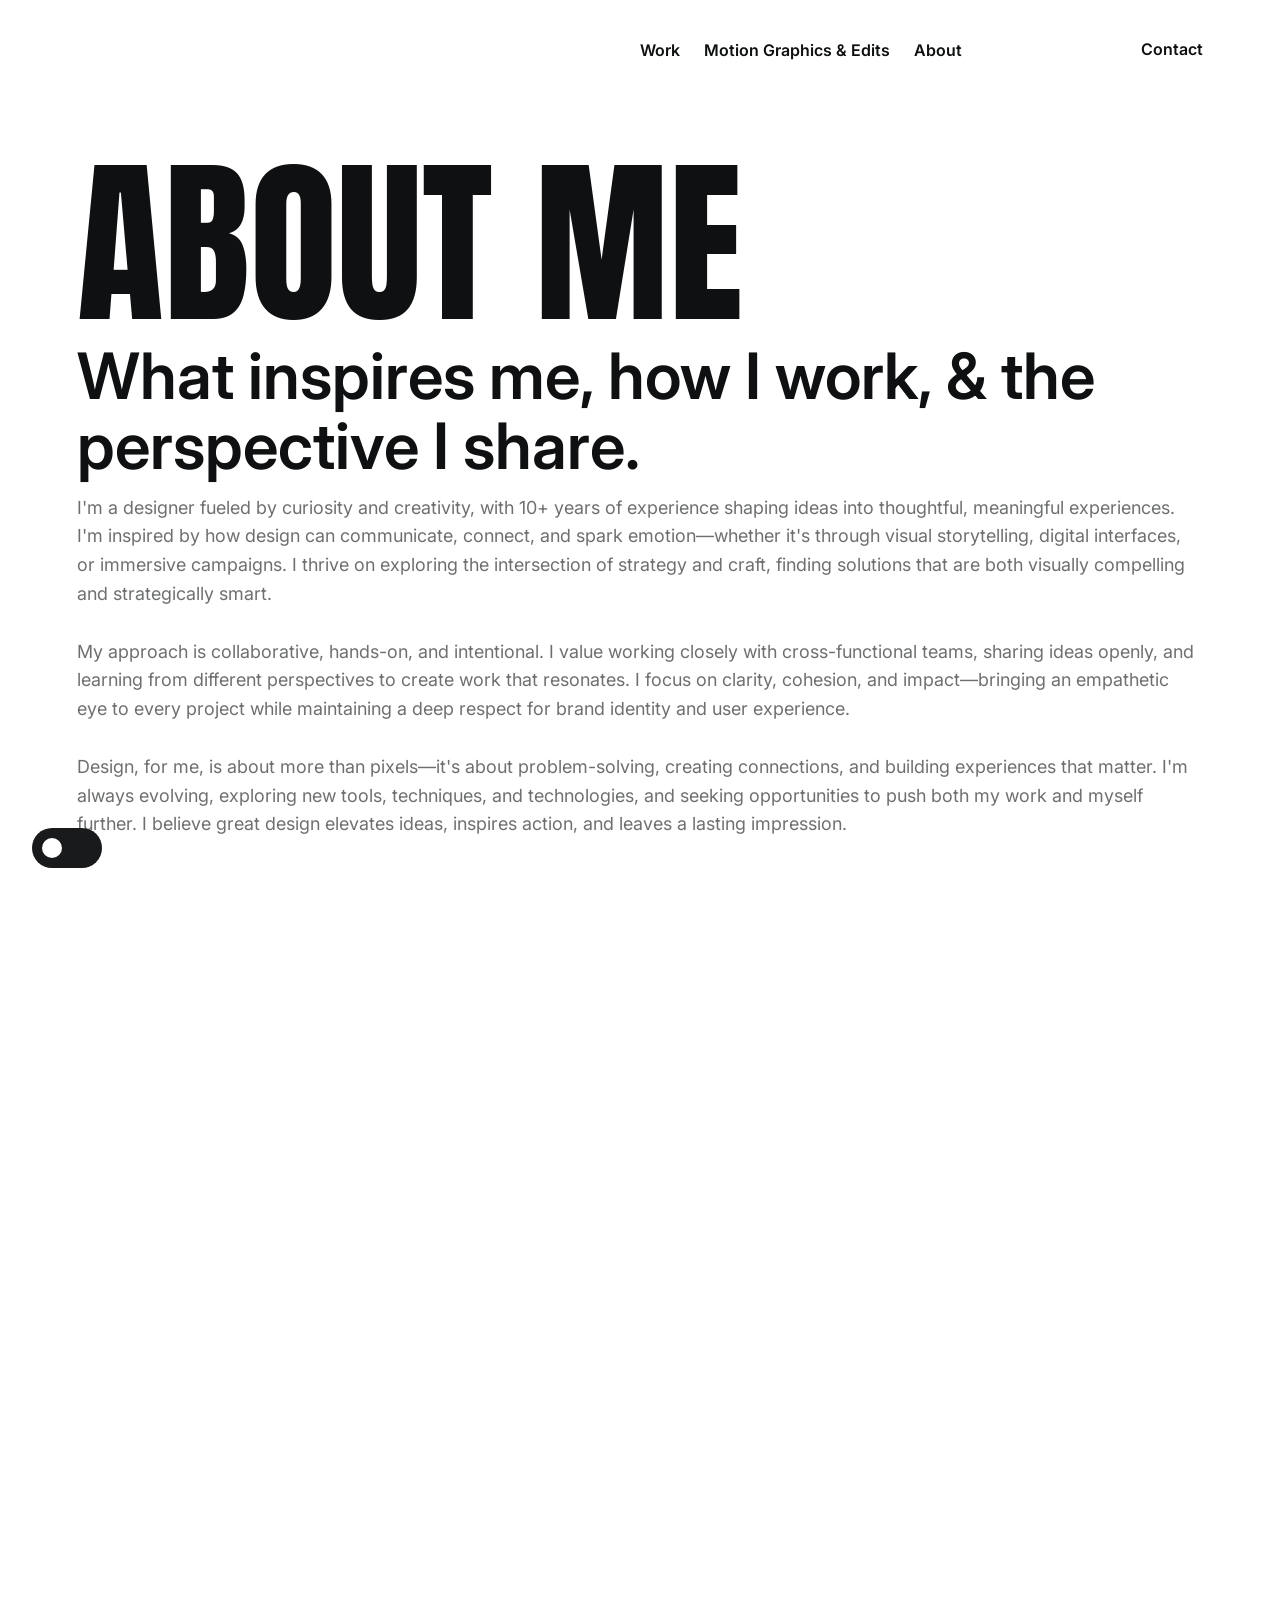
==== commit c195468b: "Update index.html" ====
--- a/about/index.html
+++ b/about/index.html
@@ -1,7 +1,7 @@
 <!DOCTYPE html><html lang="en"><head><meta charset="utf-8"><meta name="viewport" content="width=device-width, initial-scale=1"><title>Studio | Josh Madrid</title><link rel="shortcut icon" type="image/x-icon" href="https://cdn.prod.website-files.com/68599ae5116bfda9c17727ac/68a5e59200208ec4654ef8ec_32x32.png"><link href="https://fonts.googleapis.com/css2?family=Anton+SC:wght@400&family=Inconsolata:wght@400;700&family=Inter:wght@300;400;500;600;700&display=swap" rel="stylesheet"><link rel="stylesheet" href="../css/webflow.css"></head>
 <body class="body"><div class="page-wrapper">
 <div class="show-tablet"><header class="header"><header class="navbar"><div class="navbar-left"><a href="../index.html" class="navbar-logo w-inline-block"><div class="light-mode"><img src="https://cdn.prod.website-files.com/68599ae5116bfda9c17727ac/6859c3fbfdb1374e108ee250_Frame%202.svg" loading="eager" alt="" class="navbar-logo-image"></div><div class="dark-mode"><img src="https://cdn.prod.website-files.com/68599ae5116bfda9c17727ac/6859c37a82b3db989e45ff12_Frame%201.svg" loading="eager" alt="" class="navbar-logo-image"></div></a></div><nav class="navbar-menu"><a href="../work/index.html" class="navbar-menu-item w-inline-block"><div>Work</div><div class="navbar-item-line"></div></a><a href="../motion-graphics/index.html" class="navbar-menu-item w-inline-block"><div>Motion Graphics &amp; Edits</div><div class="navbar-item-line"></div></a><a href="index.html" class="navbar-menu-item w-inline-block"><div>About</div><div class="navbar-item-line"></div></a></nav><div class="navbar-right"><a href="../contact/index.html" class="button-text w-inline-block"><div class="button-text-inner"><div>Contact</div><div class="button-text-line"></div></div></a><a href="#" class="mobile-menu-toggle w-inline-block"><div class="mobile-menu-toggle-inner"><div class="menu-toggle-line top"></div><div class="menu-toggle-line bottom"></div></div></a></div></header></header></div>
-<header class="header-small"><header class="navbar-small"><div class="navbar-small-left"><a href="../index.html" class="navbar-logo w-inline-block"><img loading="eager" alt="" src="https://cdn.prod.website-files.com/68599ae5116bfda9c17727ac/6859c37a82b3db989e45ff12_Frame%201.svg" class="navbar-logo-image"></a></div><div class="navbar-small-right"><nav class="navbar-small-menu"><a href="../work/index.html" class="navbar-menu-item w-inline-block"><div>Work</div><div class="navbar-item-line"></div></a><a href="../motion-graphics/index.html" class="navbar-menu-item w-inline-block"><div>Motion Graphics &amp; Edits</div><div class="navbar-item-line"></div></a><a href="index.html" class="navbar-menu-item w-inline-block"><div>About</div><div class="navbar-item-line"></div></a></nav><a href="../contact/index.html" class="button-text w-inline-block"><div class="button-text-inner"><div>Contact</div><div class="button-text-line"></div></div></a></div></header></header>
+<header class="header-small light-bg"><header class="navbar-small"><div class="navbar-small-left"><a href="../index.html" class="navbar-logo w-inline-block"><img loading="eager" alt="" src="https://cdn.prod.website-files.com/68599ae5116bfda9c17727ac/6859c37a82b3db989e45ff12_Frame%201.svg" class="navbar-logo-image"></a></div><div class="navbar-small-right"><nav class="navbar-small-menu"><a href="../work/index.html" class="navbar-menu-item w-inline-block"><div>Work</div><div class="navbar-item-line"></div></a><a href="../motion-graphics/index.html" class="navbar-menu-item w-inline-block"><div>Motion Graphics &amp; Edits</div><div class="navbar-item-line"></div></a><a href="index.html" class="navbar-menu-item w-inline-block"><div>About</div><div class="navbar-item-line"></div></a></nav><a href="../contact/index.html" class="button-text w-inline-block"><div class="button-text-inner"><div>Contact</div><div class="button-text-line"></div></div></a></div></header></header>
 <div class="mobile-menu" id="mobile-menu"><div class="mobile-menu-wrapper"><nav class="mobile-menu-nav"><a href="../work/index.html" class="mobile-menu-nav-item w-inline-block"><div class="menu-nav-item-text">Work</div></a><a href="../motion-graphics/index.html" class="mobile-menu-nav-item w-inline-block"><div class="menu-nav-item-text">Motion Graphics</div></a><a href="index.html" class="mobile-menu-nav-item w-inline-block"><div class="menu-nav-item-text">About</div></a><a href="../contact/index.html" class="mobile-menu-nav-item w-inline-block"><div class="menu-nav-item-text">Contact</div></a></nav></div><button id="mobile-close" style="position:absolute;top:28px;right:28px;background:none;border:none;cursor:pointer;"><svg xmlns="http://www.w3.org/2000/svg" width="24" height="24" viewBox="0 0 24 24" fill="none" stroke="currentColor" stroke-width="2"><line x1="18" y1="6" x2="6" y2="18"></line><line x1="6" y1="6" x2="18" y2="18"></line></svg></button></div>
 
 <main class="main-wrapper">
--- a/css/webflow.css
+++ b/css/webflow.css
@@ -81,7 +81,7 @@
 .heading-alt-small { font-family: var(--global--body-font-family); text-transform: none; font-size: 5vw; font-weight: 600; line-height: 110%; }
 
 .text-meta { font-family: var(--text-meta--font-family); font-size: var(--text-meta--font-size); letter-spacing: var(--text-meta--letter-spacing); font-style: italic; font-weight: 500; line-height: 130%; }
-.text-color-muted { color: var(--global-colors--text-muted); padding-top: 12px; padding-bottom: 35px; text-decoration: none; }
+.text-color-muted { color: var(--global-colors--text-muted); padding-top: 12px; padding-bottom: 35px; padding-left: 0; text-decoration: none; }
 .text-color-muted-inverse { color: var(--global-colors--text-muted-inverse); }
 .text-rich-text { font-size: 18px; line-height: 180%; }
 .text-rich-text.text-color-muted p { color: var(--global-colors--text-muted); }
@@ -92,13 +92,13 @@
 
 /* MARGINS */
 .margin-bottom { margin-top: 0; margin-left: 0; margin-right: 0; }
-.margin-large { margin: 3rem; }
-.margin-medium { margin: 2rem; }
-.margin-small { margin: 1rem; }
-.margin-tiny { margin: .125rem; }
-.margin-xsmall { margin: .5rem; }
-.margin-xxsmall { margin: .25rem; }
-.margin-xhuge { margin: 8rem; }
+.margin-large { margin-bottom: 3rem; margin-top: 0; margin-left: 0; margin-right: 0; }
+.margin-medium { margin-bottom: 2rem; margin-top: 0; margin-left: 0; margin-right: 0; }
+.margin-small { margin-bottom: 1rem; margin-top: 0; margin-left: 0; margin-right: 0; }
+.margin-tiny { margin-bottom: .125rem; margin-top: 0; margin-left: 0; margin-right: 0; }
+.margin-xsmall { margin-bottom: .5rem; margin-top: 0; margin-left: 0; margin-right: 0; }
+.margin-xxsmall { margin-bottom: .25rem; margin-top: 0; margin-left: 0; margin-right: 0; }
+.margin-xhuge { margin-bottom: 8rem; margin-top: 0; margin-left: 0; margin-right: 0; }
 
 /* HEADER - large (show-tablet wrapper) */
 .header { z-index: 1000; background-color: var(--global-colors--background-default); position: fixed; inset: 0% 0% auto; }
@@ -159,7 +159,7 @@
 .home-hero-image { object-fit: cover; width: 100%; height: 100vh; position: sticky; top: 0; }
 .home-hero-right { display: flex; flex-flow: column; }
 .home-hero-right-top { display: flex; flex-flow: column; justify-content: space-between; height: 100vh; padding: 10vw 6vw 4vw; }
-.home-hero-right-bottom { display: flex; flex-flow: column; justify-content: space-between; padding: 6vw 6vw 8vw; }
+.home-hero-right-bottom { display: flex; flex-flow: column; justify-content: space-between; padding: 6vw 6vw 8vw; align-items: flex-start; }
 
 /* HOME PROJECTS */
 .section-home-projects { background-color: var(--global-colors--background-muted); position: relative; }
@@ -228,7 +228,7 @@
   box-sizing: border-box;
   width: 100%;
   height: 0;
-  padding-top: 56.25%; /* 16:9 */
+  padding-top: 80%; /* 5:4 */
   position: relative;
   overflow: hidden;
   display: block;
@@ -237,7 +237,7 @@
 .background-video-3 {
   width: 100%;
   height: 0;
-  padding-top: 177.78%; /* 9:16 portrait */
+  padding-top: 80%; /* 5:4 */
   position: relative;
   overflow: hidden;
   display: block;
@@ -271,7 +271,7 @@
 .background-video-2:hover .w-background-video--control,
 .background-video-3:hover .w-background-video--control { opacity: 1; }
 .w-background-video--control img { width: 16px; height: 16px; filter: invert(1); }
-.container-2 { width: 100%; padding: 0 6vw 6vw; }
+.container-2 { width: 100%; max-width: 1200px; margin: 0 auto; padding: 0 6vw 6vw; display: grid; grid-template-columns: 1fr 1fr 1fr; gap: 8px; align-items: start; }
 
 /* ABOUT PAGE */
 .section-studio-hero .studio-hero-top { padding: 12vw 6vw 4vw; }
@@ -319,6 +319,17 @@
 .toggle-color { z-index: 999; background-color: var(--global-colors--background-primary-muted); cursor: pointer; border-radius: 500px; display: flex; justify-content: flex-start; align-items: center; width: 70px; height: 40px; padding: 10px; position: fixed; bottom: 2rem; left: 2rem; }
 .toggle-color-dot { background-color: var(--global-colors--background-default); border-radius: 50%; width: 20px; height: 20px; }
 .dark-mode { display: none; }
+
+/* NAV LOGO — large fixed header is on white: black logo */
+.show-tablet .light-mode { display: block; }
+.show-tablet .dark-mode { display: none; }
+/* header-small is absolute over dark image: white logo */
+.header-small .light-mode { display: block; }
+.header-small .dark-mode { display: none; }
+
+/* Bio paragraph flush left */
+.home-hero-right-bottom p { padding-left: 0 !important; margin-left: 0 !important; }
+.home-hero-right-top .heading-alt-h2 { padding-left: 0; }
 
 /* ===== RESPONSIVE ===== */
 @media screen and (min-width: 1440px) {
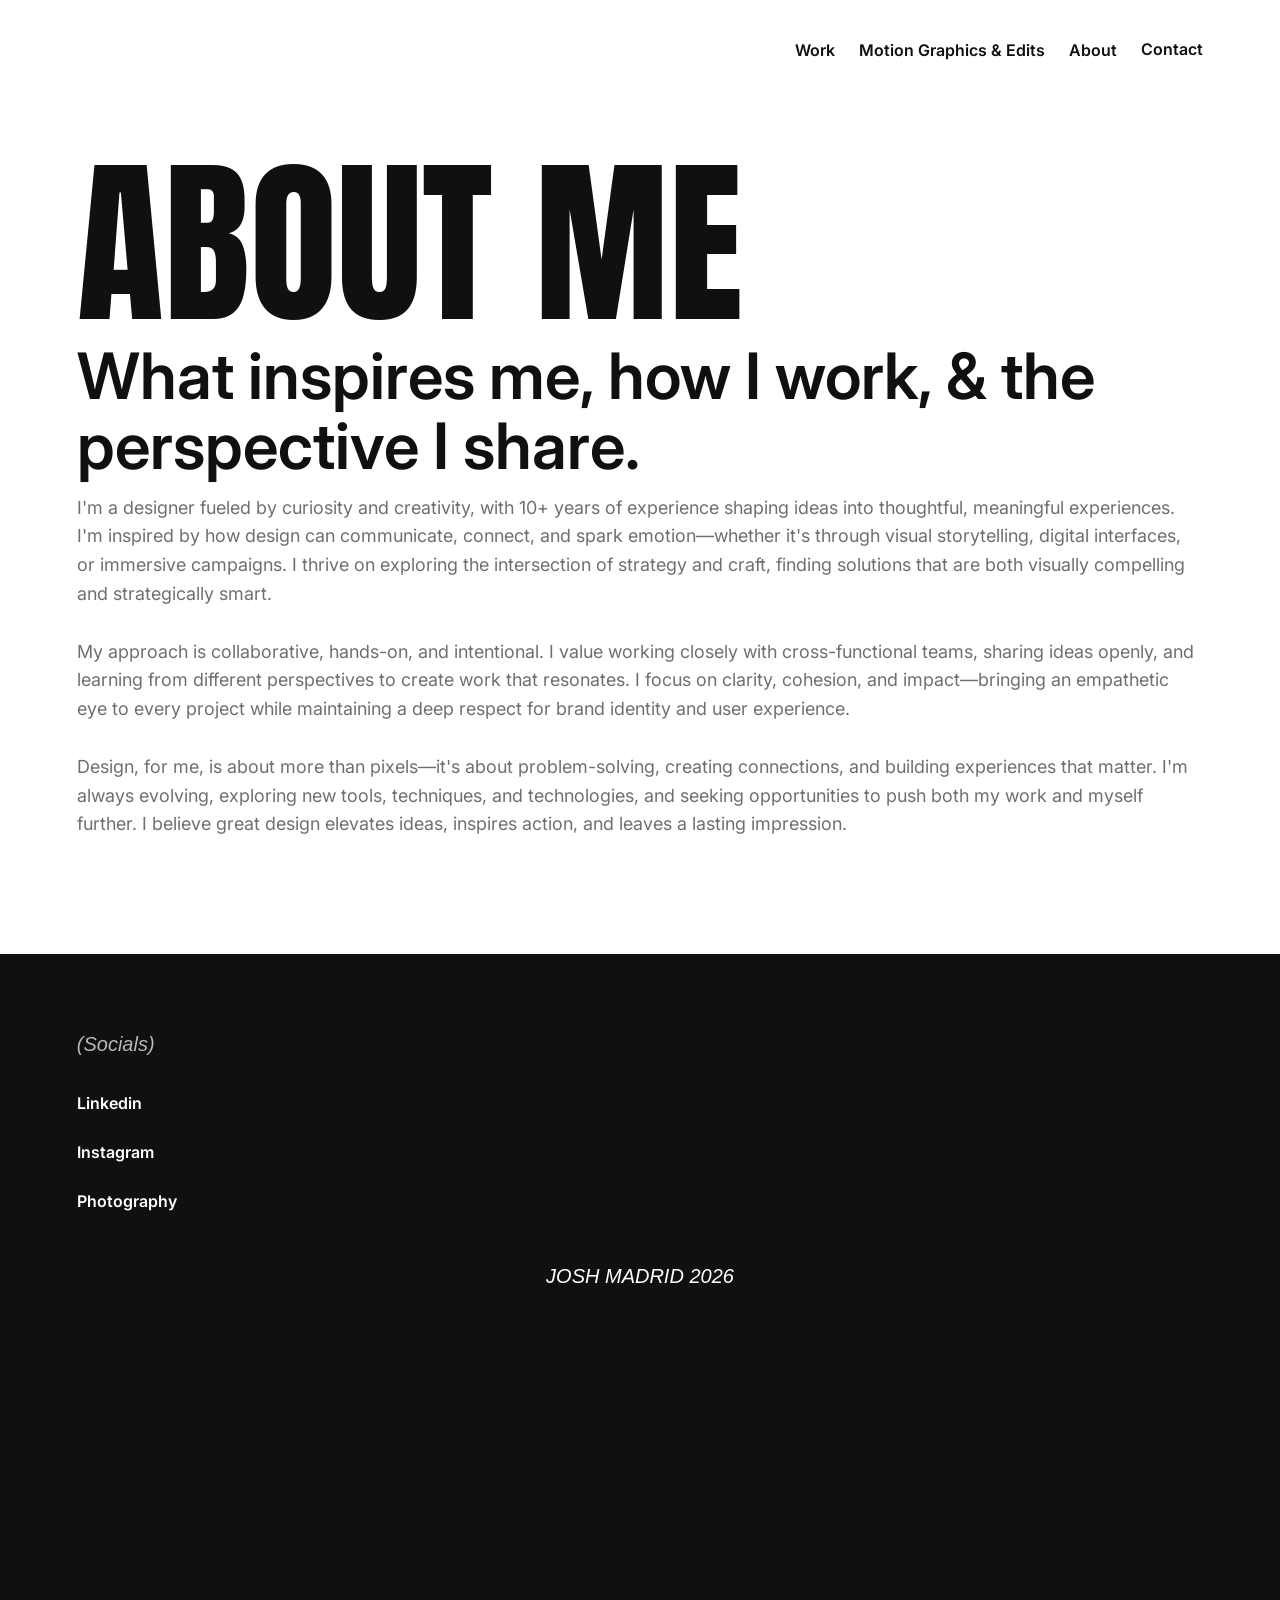
==== commit cff3a340: "fix dc-shoes broken nav" ====
--- a/about/index.html
+++ b/about/index.html
@@ -1,7 +1,7 @@
 <!DOCTYPE html><html lang="en"><head><meta charset="utf-8"><meta name="viewport" content="width=device-width, initial-scale=1"><title>Studio | Josh Madrid</title><link rel="shortcut icon" type="image/x-icon" href="https://cdn.prod.website-files.com/68599ae5116bfda9c17727ac/68a5e59200208ec4654ef8ec_32x32.png"><link href="https://fonts.googleapis.com/css2?family=Anton+SC:wght@400&family=Inconsolata:wght@400;700&family=Inter:wght@300;400;500;600;700&display=swap" rel="stylesheet"><link rel="stylesheet" href="../css/webflow.css"></head>
 <body class="body"><div class="page-wrapper">
 <div class="show-tablet"><header class="header"><header class="navbar"><div class="navbar-left"><a href="../index.html" class="navbar-logo w-inline-block"><div class="light-mode"><img src="https://cdn.prod.website-files.com/68599ae5116bfda9c17727ac/6859c3fbfdb1374e108ee250_Frame%202.svg" loading="eager" alt="" class="navbar-logo-image"></div><div class="dark-mode"><img src="https://cdn.prod.website-files.com/68599ae5116bfda9c17727ac/6859c37a82b3db989e45ff12_Frame%201.svg" loading="eager" alt="" class="navbar-logo-image"></div></a></div><nav class="navbar-menu"><a href="../work/index.html" class="navbar-menu-item w-inline-block"><div>Work</div><div class="navbar-item-line"></div></a><a href="../motion-graphics/index.html" class="navbar-menu-item w-inline-block"><div>Motion Graphics &amp; Edits</div><div class="navbar-item-line"></div></a><a href="index.html" class="navbar-menu-item w-inline-block"><div>About</div><div class="navbar-item-line"></div></a></nav><div class="navbar-right"><a href="../contact/index.html" class="button-text w-inline-block"><div class="button-text-inner"><div>Contact</div><div class="button-text-line"></div></div></a><a href="#" class="mobile-menu-toggle w-inline-block"><div class="mobile-menu-toggle-inner"><div class="menu-toggle-line top"></div><div class="menu-toggle-line bottom"></div></div></a></div></header></header></div>
-<header class="header-small light-bg"><header class="navbar-small"><div class="navbar-small-left"><a href="../index.html" class="navbar-logo w-inline-block"><img loading="eager" alt="" src="https://cdn.prod.website-files.com/68599ae5116bfda9c17727ac/6859c37a82b3db989e45ff12_Frame%201.svg" class="navbar-logo-image"></a></div><div class="navbar-small-right"><nav class="navbar-small-menu"><a href="../work/index.html" class="navbar-menu-item w-inline-block"><div>Work</div><div class="navbar-item-line"></div></a><a href="../motion-graphics/index.html" class="navbar-menu-item w-inline-block"><div>Motion Graphics &amp; Edits</div><div class="navbar-item-line"></div></a><a href="index.html" class="navbar-menu-item w-inline-block"><div>About</div><div class="navbar-item-line"></div></a></nav><a href="../contact/index.html" class="button-text w-inline-block"><div class="button-text-inner"><div>Contact</div><div class="button-text-line"></div></div></a></div></header></header>
+<header class="header-small light-bg"><header class="navbar-small"><div class="navbar-small-left"><a href="../index.html" class="navbar-logo w-inline-block"><img loading="eager" alt="" src="https://cdn.prod.website-files.com/68599ae5116bfda9c17727ac/6859c3fbfdb1374e108ee250_Frame%202.svg" class="navbar-logo-image"></a></div><div class="navbar-small-right"><nav class="navbar-small-menu"><a href="../work/index.html" class="navbar-menu-item w-inline-block"><div>Work</div><div class="navbar-item-line"></div></a><a href="../motion-graphics/index.html" class="navbar-menu-item w-inline-block"><div>Motion Graphics &amp; Edits</div><div class="navbar-item-line"></div></a><a href="index.html" class="navbar-menu-item w-inline-block"><div>About</div><div class="navbar-item-line"></div></a></nav><a href="../contact/index.html" class="button-text w-inline-block"><div class="button-text-inner"><div>Contact</div><div class="button-text-line"></div></div></a><a href="#" class="mobile-menu-toggle w-inline-block"><div class="mobile-menu-toggle-inner"><div class="menu-toggle-line top"></div><div class="menu-toggle-line bottom"></div></div></a></div></header></header>
 <div class="mobile-menu" id="mobile-menu"><div class="mobile-menu-wrapper"><nav class="mobile-menu-nav"><a href="../work/index.html" class="mobile-menu-nav-item w-inline-block"><div class="menu-nav-item-text">Work</div></a><a href="../motion-graphics/index.html" class="mobile-menu-nav-item w-inline-block"><div class="menu-nav-item-text">Motion Graphics</div></a><a href="index.html" class="mobile-menu-nav-item w-inline-block"><div class="menu-nav-item-text">About</div></a><a href="../contact/index.html" class="mobile-menu-nav-item w-inline-block"><div class="menu-nav-item-text">Contact</div></a></nav></div><button id="mobile-close" style="position:absolute;top:28px;right:28px;background:none;border:none;cursor:pointer;"><svg xmlns="http://www.w3.org/2000/svg" width="24" height="24" viewBox="0 0 24 24" fill="none" stroke="currentColor" stroke-width="2"><line x1="18" y1="6" x2="6" y2="18"></line><line x1="6" y1="6" x2="18" y2="18"></line></svg></button></div>
 
 <main class="main-wrapper">
--- a/css/webflow.css
+++ b/css/webflow.css
@@ -13,7 +13,7 @@
   --global--body-font-family: Inter, sans-serif;
   --global--body-font-size: 18px;
   --global--border-width: 2px;
-  --global-colors--body-background: #0e1011;
+  --global-colors--body-background: #ffffff;
   --global-colors--background-default: white;
   --global-colors--background-muted: #f8f8f8;
   --global-colors--background-muted-2: #eee;
@@ -120,8 +120,12 @@
 .header-small { z-index: 101; position: absolute; inset: 0% 0% auto; }
 .navbar-small { z-index: 2; display: grid; grid-template-columns: .8fr 1fr; align-items: center; justify-content: space-between; padding: 2rem 6vw 1.5rem 4vw; gap: 0; }
 .navbar-small-left { display: flex; align-items: center; gap: 3rem; position: relative; }
-.navbar-small-right { display: flex; align-items: center; justify-content: space-between; padding-left: 6vw; gap: 1rem; }
+.navbar-small-right { display: flex; align-items: center; justify-content: flex-end; padding-left: 0; gap: 1.5rem; }
 .navbar-small-menu { display: flex; align-items: center; gap: 1.5rem; }
+
+
+.header-small .navbar-logo-image { filter: invert(1); }
+.header-small.light-bg .navbar-logo-image { filter: invert(0); }
 
 /* BUTTON TEXT (Contact) */
 .button-text { font-family: var(--button-text--font-family); color: var(--button-text-default--text-color); font-size: var(--button-text--font-size); font-weight: 600; line-height: 120%; text-decoration: none; display: inline-block; position: relative; }
@@ -316,7 +320,7 @@
 .nav-item:hover .nav-item-line { width: calc(100% - 4px); }
 
 /* TOGGLE */
-.toggle-color { z-index: 999; background-color: var(--global-colors--background-primary-muted); cursor: pointer; border-radius: 500px; display: flex; justify-content: flex-start; align-items: center; width: 70px; height: 40px; padding: 10px; position: fixed; bottom: 2rem; left: 2rem; }
+.toggle-color { display: none; z-index: 999; background-color: background-color: var(--global-colors--background-primary-muted); cursor: pointer; border-radius: 500px; display: flex; justify-content: flex-start; align-items: center; width: 70px; height: 40px; padding: 10px; position: fixed; bottom: 2rem; left: 2rem; }
 .toggle-color-dot { background-color: var(--global-colors--background-default); border-radius: 50%; width: 20px; height: 20px; }
 .dark-mode { display: none; }
 
@@ -358,10 +362,11 @@
 }
 
 @media screen and (max-width: 991px) {
-  .show-tablet { display: block; }
-  .header { display: none; }
-  .header-small { display: block; }
+  .show-tablet { display: none; }
+  .header-small { display: block; position: fixed; background-color: var(--global-colors--background-default); }
+  .header-small .navbar-logo-image { filter: invert(0) !important; }
   .navbar-small-menu { display: none; }
+  .navbar-small-right .button-text { display: none; }
   .mobile-menu-toggle { display: flex; }
   .home-hero-grid { display: flex; flex-direction: column; }
   .home-hero-image { height: 75vw; position: static; }
@@ -423,6 +428,7 @@
   .container-2 { padding: 0 2.5rem 3rem; }
 }
 
+
 @media screen and (max-width: 479px) {
   .navbar-small { padding: 1rem 2rem; }
   .home-hero-right-top { padding-top: 2.5rem; padding-left: 1.5rem; padding-right: 1.5rem; }
@@ -440,6 +446,6 @@
   .pageloader { padding: 1.5rem 2rem; }
   .project-gallery-grid { grid-template-columns: 1fr; padding: 0 2rem 2rem; }
   .studio-hero-top, .section-project-hero-top, .service-item-content { padding: 2rem; }
-  .container-2 { padding: 0 2rem 2rem; }
+  .container-2 { padding: 0 2rem 2rem; grid-template-columns: 1fr; }
   .project-hero-meta { gap: 1.5rem; flex-flow: column; display: flex; }
 }
